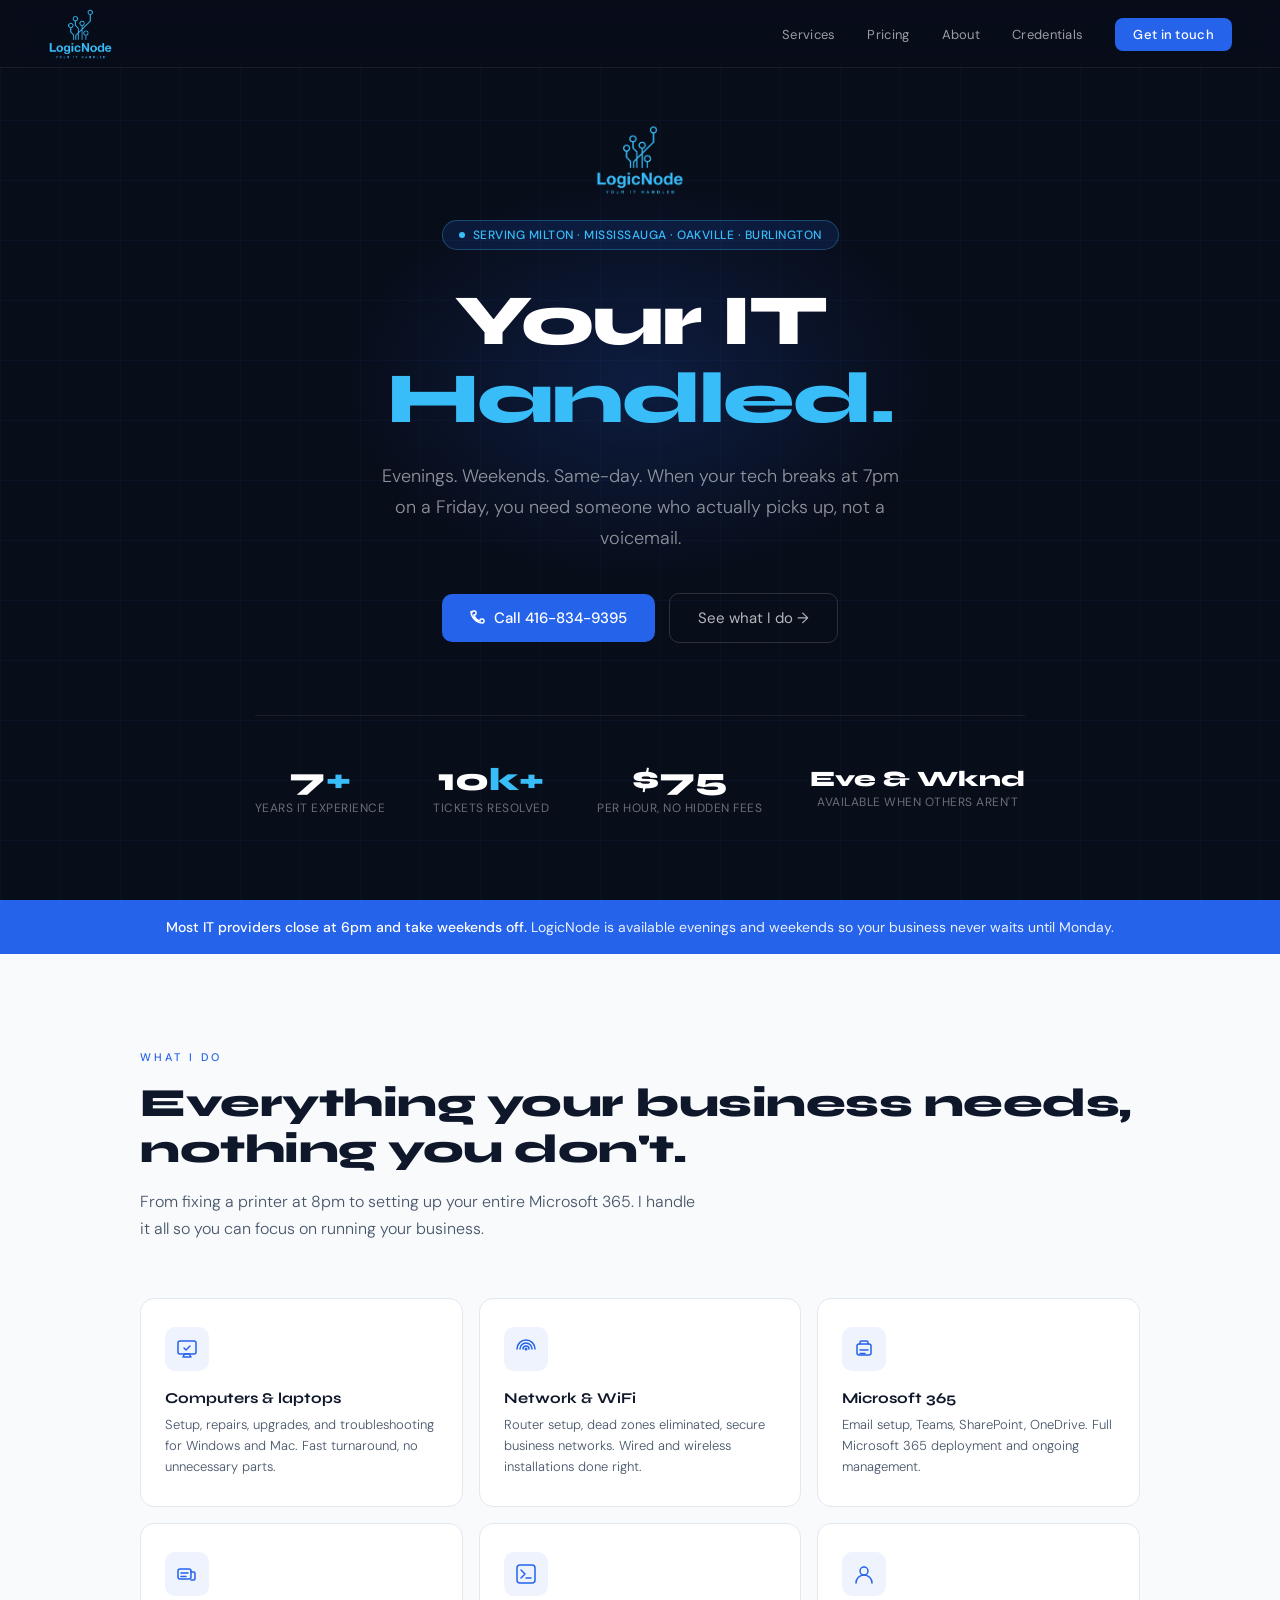
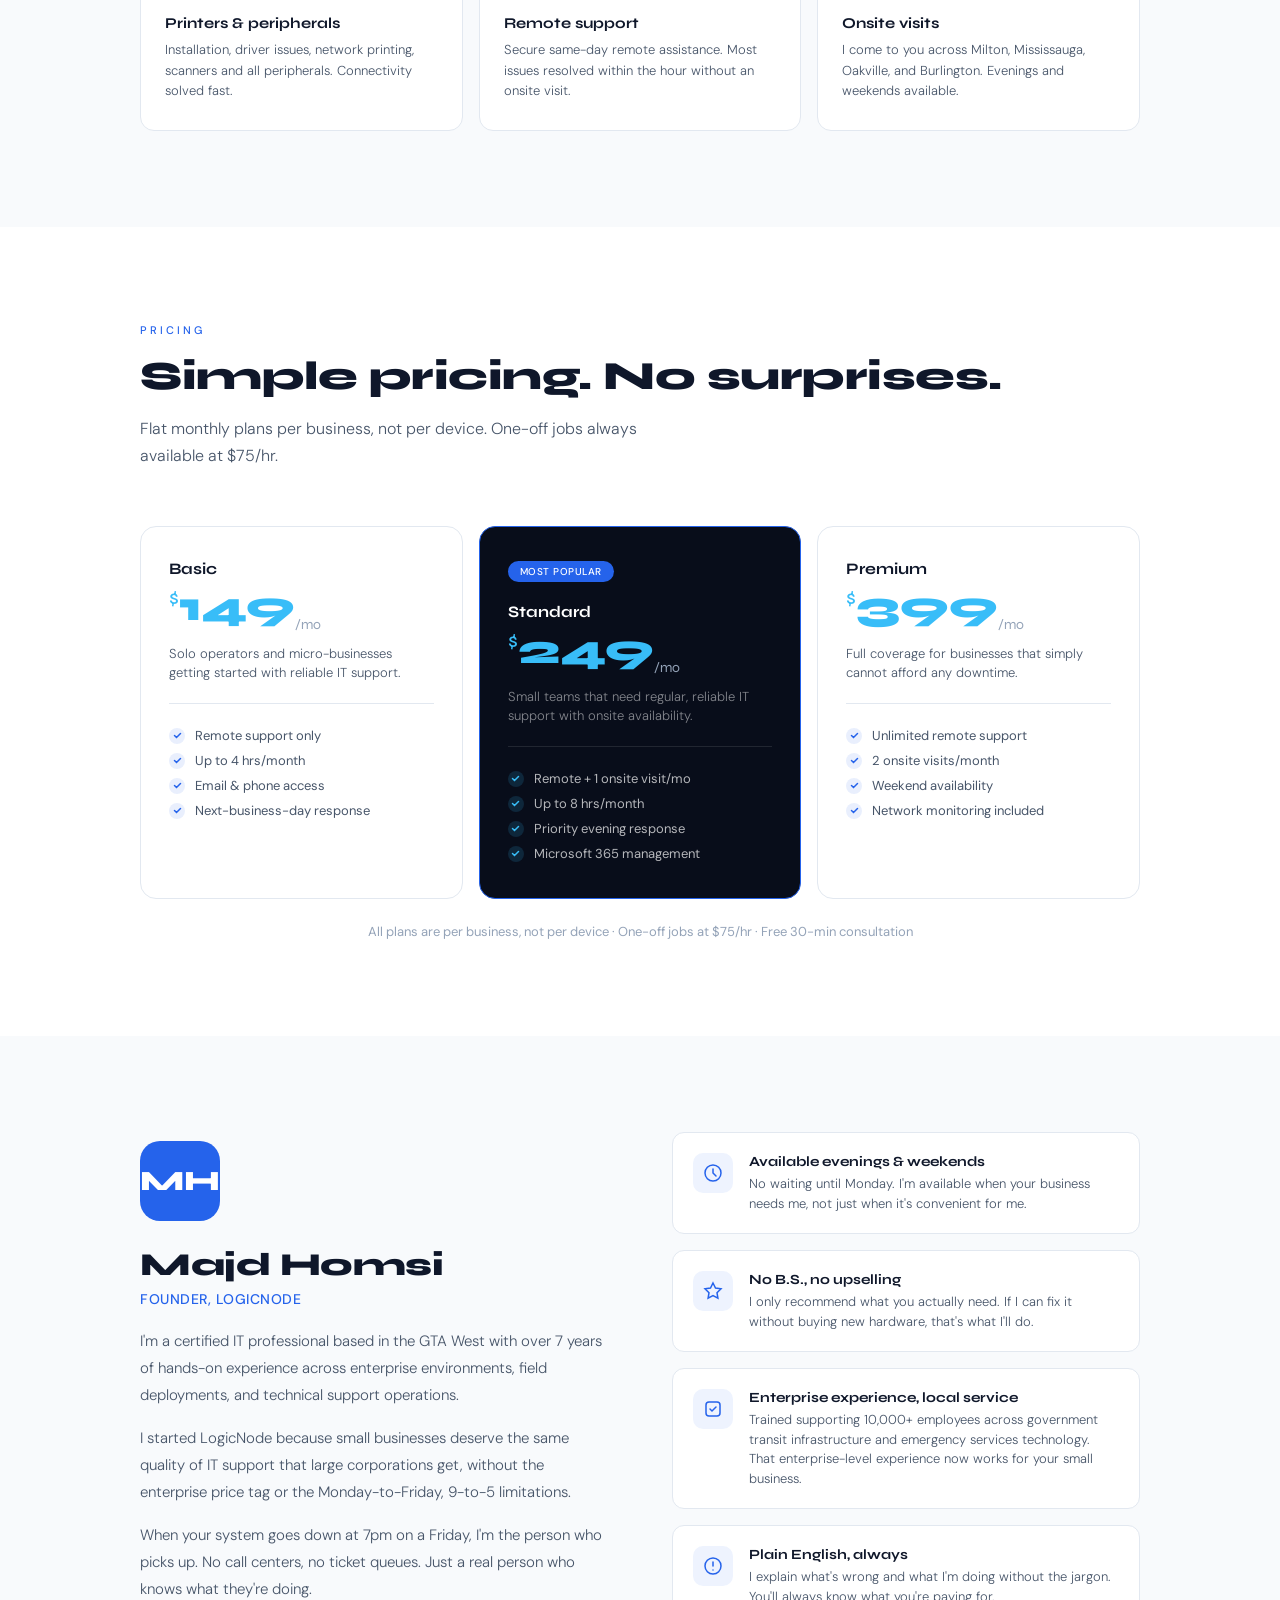
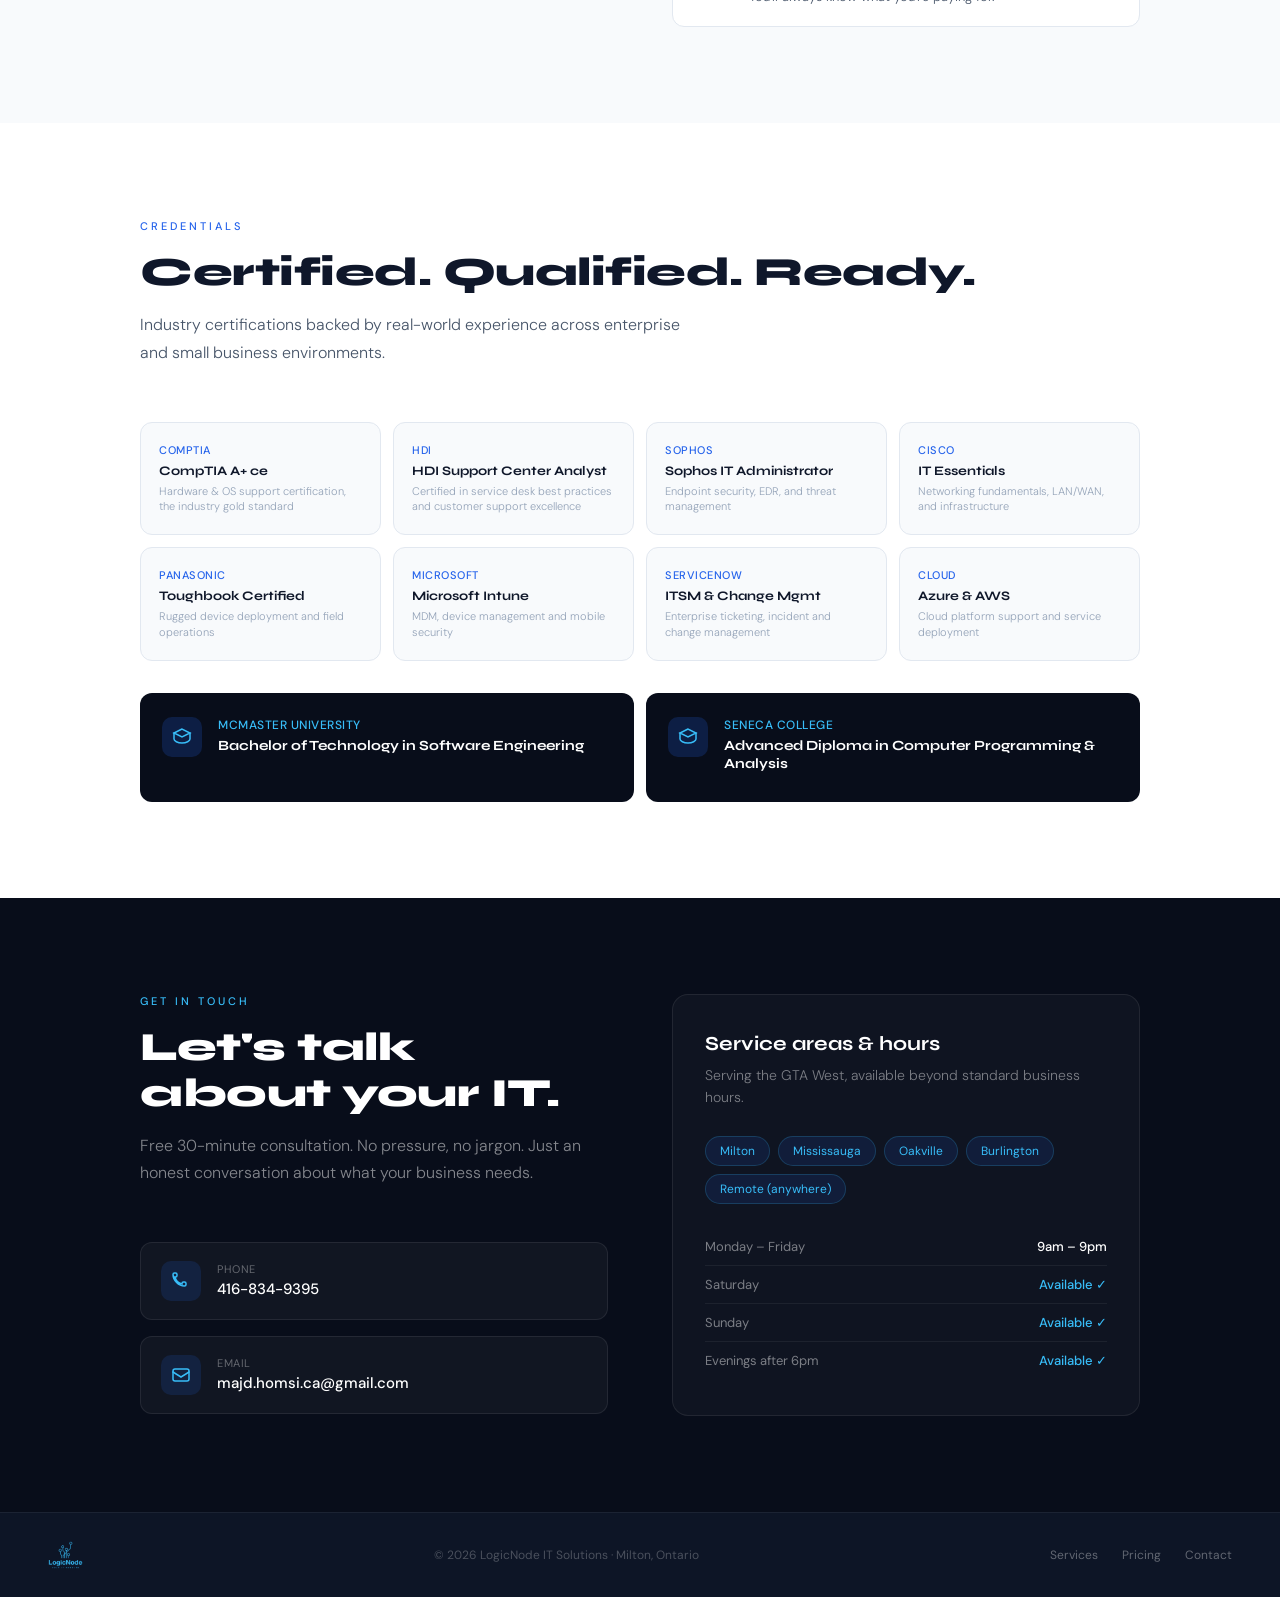
==== index.html @ bea74542 "Update copy and enterprise experience description" ====
<!DOCTYPE html>
<html lang="en">
<head>
<meta charset="UTF-8">
<meta name="viewport" content="width=device-width, initial-scale=1.0">
<title>LogicNode: IT Support for Small Business | Milton, Mississauga, Oakville, Burlington</title>
<link rel="preconnect" href="https://fonts.googleapis.com">
<link href="https://fonts.googleapis.com/css2?family=Syne:wght@400;700;800&family=DM+Sans:ital,wght@0,300;0,400;0,500;1,300&display=swap" rel="stylesheet">
<link rel="stylesheet" href="css/style.css">
<link rel="icon" type="image/svg+xml" href="/favicon.svg">
</head>
<body>

<!-- NAV -->
<nav>
  <a href="#" class="nav-logo">
    <img src="/noBgColor.png" alt="LogicNode" class="nav-logo-img">
  </a>
  <ul class="nav-links">
    <li><a href="#services">Services</a></li>
    <li><a href="#pricing">Pricing</a></li>
    <li><a href="#about">About</a></li>
    <li><a href="#credentials">Credentials</a></li>
    <li><a href="#contact" class="nav-cta">Get in touch</a></li>
  </ul>
</nav>

<!-- HERO -->
<section class="hero" id="home">
  <div class="hero-grid"></div>
  <div class="hero-glow"></div>
  <img src="/noBgColor.png" alt="LogicNode" class="hero-logo">
  <div class="hero-badge">
    <div class="hero-badge-dot"></div>
    Serving Milton · Mississauga · Oakville · Burlington
  </div>
  <h1>Your IT <span>Handled.</span></h1>
  <p>Evenings. Weekends. Same-day. When your tech breaks at 7pm on a Friday, you need someone who actually picks up, not a voicemail.</p>
  <div class="hero-actions">
    <a href="tel:4168349395" class="btn-primary">
      <svg width="16" height="16" viewBox="0 0 16 16" fill="none" stroke="currentColor" stroke-width="1.5" stroke-linecap="round">
        <path d="M2 2.5A1.5 1.5 0 013.5 1h1a1.5 1.5 0 011.5 1.5v1A1.5 1.5 0 014.5 5H4a8 8 0 006 6v-.5A1.5 1.5 0 0111.5 9h1A1.5 1.5 0 0114 10.5v1A1.5 1.5 0 0112.5 13C6.7 13 1 7.3 1 1.5"/>
      </svg>
      Call 416-834-9395
    </a>
    <a href="#services" class="btn-secondary">See what I do →</a>
  </div>
  <div class="hero-stats">
    <div class="hero-stat">
      <div class="hero-stat-num">7<span>+</span></div>
      <div class="hero-stat-label">Years IT experience</div>
    </div>
    <div class="hero-stat">
      <div class="hero-stat-num">10<span>k+</span></div>
      <div class="hero-stat-label">Tickets resolved</div>
    </div>
    <div class="hero-stat">
      <div class="hero-stat-num">$75</div>
      <div class="hero-stat-label">Per hour, no hidden fees</div>
    </div>
    <div class="hero-stat">
      <div class="hero-stat-num hero-stat-num--sm">Eve &amp; Wknd</div>
      <div class="hero-stat-label">Available when others aren't</div>
    </div>
  </div>
</section>

<!-- DIFFERENTIATOR BAND -->
<div class="diff-band">
  <p><strong>Most IT providers close at 6pm and take weekends off.</strong> LogicNode is available evenings and weekends so your business never waits until Monday.</p>
</div>

<!-- SERVICES -->
<section id="services">
  <div class="section-inner">
    <div class="section-label">What I do</div>
    <h2 class="section-title">Everything your business needs,<br>nothing you don't.</h2>
    <p class="section-sub">From fixing a printer at 8pm to setting up your entire Microsoft 365. I handle it all so you can focus on running your business.</p>
    <div class="services-grid">

      <div class="service-card">
        <div class="service-icon">
          <svg viewBox="0 0 22 22" fill="none" stroke="currentColor" stroke-width="1.5" stroke-linecap="round" stroke-linejoin="round">
            <rect x="2" y="3" width="18" height="13" rx="2"/>
            <path d="M7 19l1.5-3h5L15 19M8 19h6"/>
            <path d="M8 10l2 2 4-4"/>
          </svg>
        </div>
        <h3>Computers &amp; laptops</h3>
        <p>Setup, repairs, upgrades, and troubleshooting for Windows and Mac. Fast turnaround, no unnecessary parts.</p>
      </div>

      <div class="service-card">
        <div class="service-icon">
          <svg viewBox="0 0 22 22" fill="none" stroke="currentColor" stroke-width="1.5" stroke-linecap="round">
            <path d="M2 11c0-4.97 4.03-9 9-9s9 4.03 9 9"/>
            <path d="M5 11c0-3.31 2.69-6 6-6s6 2.69 6 6"/>
            <path d="M8 11c0-1.66 1.34-3 3-3s3 1.34 3 3"/>
            <circle cx="11" cy="11" r="1.5" fill="currentColor" stroke="none"/>
          </svg>
        </div>
        <h3>Network &amp; WiFi</h3>
        <p>Router setup, dead zones eliminated, secure business networks. Wired and wireless installations done right.</p>
      </div>

      <div class="service-card">
        <div class="service-icon">
          <svg viewBox="0 0 22 22" fill="none" stroke="currentColor" stroke-width="1.5" stroke-linecap="round">
            <rect x="4" y="6" width="14" height="11" rx="2"/>
            <path d="M7 6V4.5A1.5 1.5 0 018.5 3h5A1.5 1.5 0 0115 4.5V6"/>
            <path d="M7 12h8M7 15.5h5"/>
          </svg>
        </div>
        <h3>Microsoft 365</h3>
        <p>Email setup, Teams, SharePoint, OneDrive. Full Microsoft 365 deployment and ongoing management.</p>
      </div>

      <div class="service-card">
        <div class="service-icon">
          <svg viewBox="0 0 22 22" fill="none" stroke="currentColor" stroke-width="1.5" stroke-linecap="round">
            <rect x="2" y="6" width="13" height="10" rx="2"/>
            <path d="M15 9h2.5A1.5 1.5 0 0119 10.5v5a1.5 1.5 0 01-1.5 1.5H15"/>
            <path d="M5 10h7M5 13.5h5"/>
          </svg>
        </div>
        <h3>Printers &amp; peripherals</h3>
        <p>Installation, driver issues, network printing, scanners and all peripherals. Connectivity solved fast.</p>
      </div>

      <div class="service-card">
        <div class="service-icon">
          <svg viewBox="0 0 22 22" fill="none" stroke="currentColor" stroke-width="1.5" stroke-linecap="round" stroke-linejoin="round">
            <rect x="2" y="2" width="18" height="18" rx="3"/>
            <path d="M6 7l4 4-4 4M11 15h5"/>
          </svg>
        </div>
        <h3>Remote support</h3>
        <p>Secure same-day remote assistance. Most issues resolved within the hour without an onsite visit.</p>
      </div>

      <div class="service-card">
        <div class="service-icon">
          <svg viewBox="0 0 22 22" fill="none" stroke="currentColor" stroke-width="1.5" stroke-linecap="round">
            <circle cx="11" cy="8" r="4"/>
            <path d="M3 20c0-4.42 3.58-8 8-8s8 3.58 8 8"/>
          </svg>
        </div>
        <h3>Onsite visits</h3>
        <p>I come to you across Milton, Mississauga, Oakville, and Burlington. Evenings and weekends available.</p>
      </div>

    </div>
  </div>
</section>

<!-- PRICING -->
<section id="pricing" class="section--white">
  <div class="section-inner">
    <div class="section-label">Pricing</div>
    <h2 class="section-title">Simple pricing. No surprises.</h2>
    <p class="section-sub">Flat monthly plans per business, not per device. One-off jobs always available at $75/hr.</p>
    <div class="pricing-grid">

      <div class="pricing-card">
        <div class="pricing-name">Basic</div>
        <div class="pricing-price"><sup>$</sup>149<sub>/mo</sub></div>
        <p class="pricing-desc">Solo operators and micro-businesses getting started with reliable IT support.</p>
        <div class="pricing-divider"></div>
        <div class="pricing-feature"><div class="pricing-check"><svg viewBox="0 0 9 9" fill="none" stroke="currentColor" stroke-width="1.5" stroke-linecap="round"><path d="M1.5 4.5l2 2 4-4"/></svg></div>Remote support only</div>
        <div class="pricing-feature"><div class="pricing-check"><svg viewBox="0 0 9 9" fill="none" stroke="currentColor" stroke-width="1.5" stroke-linecap="round"><path d="M1.5 4.5l2 2 4-4"/></svg></div>Up to 4 hrs/month</div>
        <div class="pricing-feature"><div class="pricing-check"><svg viewBox="0 0 9 9" fill="none" stroke="currentColor" stroke-width="1.5" stroke-linecap="round"><path d="M1.5 4.5l2 2 4-4"/></svg></div>Email &amp; phone access</div>
        <div class="pricing-feature"><div class="pricing-check"><svg viewBox="0 0 9 9" fill="none" stroke="currentColor" stroke-width="1.5" stroke-linecap="round"><path d="M1.5 4.5l2 2 4-4"/></svg></div>Next-business-day response</div>
      </div>

      <div class="pricing-card pricing-card--featured">
        <div class="pricing-badge">Most popular</div>
        <div class="pricing-name">Standard</div>
        <div class="pricing-price"><sup>$</sup>249<sub>/mo</sub></div>
        <p class="pricing-desc">Small teams that need regular, reliable IT support with onsite availability.</p>
        <div class="pricing-divider"></div>
        <div class="pricing-feature"><div class="pricing-check"><svg viewBox="0 0 9 9" fill="none" stroke="currentColor" stroke-width="1.5" stroke-linecap="round"><path d="M1.5 4.5l2 2 4-4"/></svg></div>Remote + 1 onsite visit/mo</div>
        <div class="pricing-feature"><div class="pricing-check"><svg viewBox="0 0 9 9" fill="none" stroke="currentColor" stroke-width="1.5" stroke-linecap="round"><path d="M1.5 4.5l2 2 4-4"/></svg></div>Up to 8 hrs/month</div>
        <div class="pricing-feature"><div class="pricing-check"><svg viewBox="0 0 9 9" fill="none" stroke="currentColor" stroke-width="1.5" stroke-linecap="round"><path d="M1.5 4.5l2 2 4-4"/></svg></div>Priority evening response</div>
        <div class="pricing-feature"><div class="pricing-check"><svg viewBox="0 0 9 9" fill="none" stroke="currentColor" stroke-width="1.5" stroke-linecap="round"><path d="M1.5 4.5l2 2 4-4"/></svg></div>Microsoft 365 management</div>
      </div>

      <div class="pricing-card">
        <div class="pricing-name">Premium</div>
        <div class="pricing-price"><sup>$</sup>399<sub>/mo</sub></div>
        <p class="pricing-desc">Full coverage for businesses that simply cannot afford any downtime.</p>
        <div class="pricing-divider"></div>
        <div class="pricing-feature"><div class="pricing-check"><svg viewBox="0 0 9 9" fill="none" stroke="currentColor" stroke-width="1.5" stroke-linecap="round"><path d="M1.5 4.5l2 2 4-4"/></svg></div>Unlimited remote support</div>
        <div class="pricing-feature"><div class="pricing-check"><svg viewBox="0 0 9 9" fill="none" stroke="currentColor" stroke-width="1.5" stroke-linecap="round"><path d="M1.5 4.5l2 2 4-4"/></svg></div>2 onsite visits/month</div>
        <div class="pricing-feature"><div class="pricing-check"><svg viewBox="0 0 9 9" fill="none" stroke="currentColor" stroke-width="1.5" stroke-linecap="round"><path d="M1.5 4.5l2 2 4-4"/></svg></div>Weekend availability</div>
        <div class="pricing-feature"><div class="pricing-check"><svg viewBox="0 0 9 9" fill="none" stroke="currentColor" stroke-width="1.5" stroke-linecap="round"><path d="M1.5 4.5l2 2 4-4"/></svg></div>Network monitoring included</div>
      </div>

    </div>
    <p class="pricing-note">All plans are per business, not per device · One-off jobs at $75/hr · Free 30-min consultation</p>
  </div>
</section>

<!-- ABOUT -->
<section id="about">
  <div class="section-inner">
    <div class="about-grid">
      <div class="about-text">
        <div class="about-avatar">MH</div>
        <h2 class="about-name">Majd Homsi</h2>
        <div class="about-role">Founder, LogicNode</div>
        <p>I'm a certified IT professional based in the GTA West with over 7 years of hands-on experience across enterprise environments, field deployments, and technical support operations.</p>
        <p>I started LogicNode because small businesses deserve the same quality of IT support that large corporations get, without the enterprise price tag or the Monday-to-Friday, 9-to-5 limitations.</p>
        <p>When your system goes down at 7pm on a Friday, I'm the person who picks up. No call centers, no ticket queues. Just a real person who knows what they're doing.</p>
      </div>
      <div class="about-highlights">
        <div class="about-highlight">
          <div class="highlight-icon">
            <svg viewBox="0 0 20 20" fill="none" stroke="currentColor" stroke-width="1.5" stroke-linecap="round">
              <circle cx="10" cy="10" r="8"/>
              <path d="M10 6v4l3 3"/>
            </svg>
          </div>
          <div>
            <h4>Available evenings &amp; weekends</h4>
            <p>No waiting until Monday. I'm available when your business needs me, not just when it's convenient for me.</p>
          </div>
        </div>
        <div class="about-highlight">
          <div class="highlight-icon">
            <svg viewBox="0 0 20 20" fill="none" stroke="currentColor" stroke-width="1.5" stroke-linecap="round">
              <path d="M10 2l2.5 5 5.5.8-4 3.9.9 5.5L10 14.5l-4.9 2.7.9-5.5L2 7.8l5.5-.8z"/>
            </svg>
          </div>
          <div>
            <h4>No B.S., no upselling</h4>
            <p>I only recommend what you actually need. If I can fix it without buying new hardware, that's what I'll do.</p>
          </div>
        </div>
        <div class="about-highlight">
          <div class="highlight-icon">
            <svg viewBox="0 0 20 20" fill="none" stroke="currentColor" stroke-width="1.5" stroke-linecap="round">
              <rect x="3" y="3" width="14" height="14" rx="3"/>
              <path d="M7 10l2 2 4-4"/>
            </svg>
          </div>
          <div>
            <h4>Enterprise experience, local service</h4>
            <p>Trained supporting 10,000+ employees across government transit infrastructure and emergency services technology. That enterprise-level experience now works for your small business.</p>
          </div>
        </div>
        <div class="about-highlight">
          <div class="highlight-icon">
            <svg viewBox="0 0 20 20" fill="none" stroke="currentColor" stroke-width="1.5" stroke-linecap="round">
              <path d="M10 18c-4.42 0-8-3.58-8-8s3.58-8 8-8 8 3.58 8 8-3.58 8-8 8z"/>
              <path d="M10 6v4M10 14h.01"/>
            </svg>
          </div>
          <div>
            <h4>Plain English, always</h4>
            <p>I explain what's wrong and what I'm doing without the jargon. You'll always know what you're paying for.</p>
          </div>
        </div>
      </div>
    </div>
  </div>
</section>

<!-- CREDENTIALS -->
<section id="credentials" class="section--white">
  <div class="section-inner">
    <div class="section-label">Credentials</div>
    <h2 class="section-title">Certified. Qualified. Ready.</h2>
    <p class="section-sub">Industry certifications backed by real-world experience across enterprise and small business environments.</p>
    <div class="creds-grid">
      <div class="cred-card">
        <div class="cred-issuer">CompTIA</div>
        <div class="cred-name">CompTIA A+ ce</div>
        <div class="cred-desc">Hardware &amp; OS support certification, the industry gold standard</div>
      </div>
      <div class="cred-card">
        <div class="cred-issuer">HDI</div>
        <div class="cred-name">HDI Support Center Analyst</div>
        <div class="cred-desc">Certified in service desk best practices and customer support excellence</div>
      </div>
      <div class="cred-card">
        <div class="cred-issuer">Sophos</div>
        <div class="cred-name">Sophos IT Administrator</div>
        <div class="cred-desc">Endpoint security, EDR, and threat management</div>
      </div>
      <div class="cred-card">
        <div class="cred-issuer">Cisco</div>
        <div class="cred-name">IT Essentials</div>
        <div class="cred-desc">Networking fundamentals, LAN/WAN, and infrastructure</div>
      </div>
      <div class="cred-card">
        <div class="cred-issuer">Panasonic</div>
        <div class="cred-name">Toughbook Certified</div>
        <div class="cred-desc">Rugged device deployment and field operations</div>
      </div>
      <div class="cred-card">
        <div class="cred-issuer">Microsoft</div>
        <div class="cred-name">Microsoft Intune</div>
        <div class="cred-desc">MDM, device management and mobile security</div>
      </div>
      <div class="cred-card">
        <div class="cred-issuer">ServiceNow</div>
        <div class="cred-name">ITSM &amp; Change Mgmt</div>
        <div class="cred-desc">Enterprise ticketing, incident and change management</div>
      </div>
      <div class="cred-card">
        <div class="cred-issuer">Cloud</div>
        <div class="cred-name">Azure &amp; AWS</div>
        <div class="cred-desc">Cloud platform support and service deployment</div>
      </div>
    </div>
    <div class="edu-grid">
      <div class="edu-card">
        <div class="edu-icon">
          <svg viewBox="0 0 20 20" fill="none" stroke="currentColor" stroke-width="1.5" stroke-linecap="round">
            <path d="M10 2L2 6l8 4 8-4-8-4z"/>
            <path d="M2 6v6c0 2 3.58 4 8 4s8-2 8-4V6"/>
          </svg>
        </div>
        <div>
          <div class="edu-school">McMaster University</div>
          <div class="edu-degree">Bachelor of Technology in Software Engineering</div>
        </div>
      </div>
      <div class="edu-card">
        <div class="edu-icon">
          <svg viewBox="0 0 20 20" fill="none" stroke="currentColor" stroke-width="1.5" stroke-linecap="round">
            <path d="M10 2L2 6l8 4 8-4-8-4z"/>
            <path d="M2 6v6c0 2 3.58 4 8 4s8-2 8-4V6"/>
          </svg>
        </div>
        <div>
          <div class="edu-school">Seneca College</div>
          <div class="edu-degree">Advanced Diploma in Computer Programming &amp; Analysis</div>
        </div>
      </div>
    </div>
  </div>
</section>

<!-- CONTACT -->
<section id="contact" class="section--dark">
  <div class="section-inner">
    <div class="contact-grid">
      <div>
        <div class="section-label">Get in touch</div>
        <h2 class="section-title">Let's talk about your IT.</h2>
        <p class="section-sub">Free 30-minute consultation. No pressure, no jargon. Just an honest conversation about what your business needs.</p>
        <div class="contact-items">
          <a href="tel:4168349395" class="contact-item">
            <div class="contact-item-icon">
              <svg viewBox="0 0 20 20" fill="none" stroke="currentColor" stroke-width="1.5" stroke-linecap="round">
                <path d="M2 3.5A1.5 1.5 0 013.5 2h1A1.5 1.5 0 016 3.5v1A1.5 1.5 0 014.5 6H4a9 9 0 007 7v-.5A1.5 1.5 0 0112.5 11h1A1.5 1.5 0 0115 12.5v1A1.5 1.5 0 0113.5 15C7.7 15 2 9.3 2 3.5z"/>
              </svg>
            </div>
            <div>
              <div class="contact-item-label">Phone</div>
              <div class="contact-item-value">416-834-9395</div>
            </div>
          </a>
          <a href="mailto:majd.homsi.ca@gmail.com" class="contact-item">
            <div class="contact-item-icon">
              <svg viewBox="0 0 20 20" fill="none" stroke="currentColor" stroke-width="1.5" stroke-linecap="round">
                <rect x="2" y="4" width="16" height="12" rx="2"/>
                <path d="M2 7l8 5 8-5"/>
              </svg>
            </div>
            <div>
              <div class="contact-item-label">Email</div>
              <div class="contact-item-value">majd.homsi.ca@gmail.com</div>
            </div>
          </a>
        </div>
      </div>
      <div class="contact-card">
        <h3>Service areas &amp; hours</h3>
        <p>Serving the GTA West, available beyond standard business hours.</p>
        <div class="areas-grid">
          <div class="area-pill">Milton</div>
          <div class="area-pill">Mississauga</div>
          <div class="area-pill">Oakville</div>
          <div class="area-pill">Burlington</div>
          <div class="area-pill">Remote (anywhere)</div>
        </div>
        <div class="hours-row">
          <span class="hours-day">Monday – Friday</span>
          <span class="hours-time">9am – 9pm</span>
        </div>
        <div class="hours-row">
          <span class="hours-day">Saturday</span>
          <span class="hours-time hours-time--highlight">Available ✓</span>
        </div>
        <div class="hours-row">
          <span class="hours-day">Sunday</span>
          <span class="hours-time hours-time--highlight">Available ✓</span>
        </div>
        <div class="hours-row">
          <span class="hours-day">Evenings after 6pm</span>
          <span class="hours-time hours-time--highlight">Available ✓</span>
        </div>
      </div>
    </div>
  </div>
</section>

<!-- FOOTER -->
<footer>
  <div class="footer-logo"><img src="/noBgColor.png" alt="LogicNode" class="footer-logo-img"></div>
  <p>© 2026 LogicNode IT Solutions · Milton, Ontario</p>
  <div class="footer-links">
    <a href="#services">Services</a>
    <a href="#pricing">Pricing</a>
    <a href="#contact">Contact</a>
  </div>
</footer>

<script src="js/main.js"></script>
</body>
</html>
---- css/style.css ----
/* ============================================
   LOGICNODE — Main Stylesheet
   logicnode.ca
   ============================================ */

/* --- VARIABLES --- */
:root {
  --blue: #2563eb;
  --blue-light: #38bdf8;
  --blue-mid: #1d4ed8;
  --dark: #080d1a;
  --dark-2: #0d1526;
  --dark-3: #111827;
  --white: #ffffff;
  --gray-1: #f8fafc;
  --gray-2: #f1f5f9;
  --gray-3: #e2e8f0;
  --gray-4: #94a3b8;
  --gray-5: #64748b;
  --gray-6: #334155;
  --text-dark: #0f172a;
  --text-mid: #475569;
}

/* --- RESET & BASE --- */
* {
  margin: 0;
  padding: 0;
  box-sizing: border-box;
}

html {
  scroll-behavior: smooth;
}

body {
  font-family: 'DM Sans', sans-serif;
  color: var(--text-dark);
  background: var(--white);
  overflow-x: hidden;
}

/* ============================================
   NAV
   ============================================ */
nav {
  position: fixed;
  top: 0;
  left: 0;
  right: 0;
  z-index: 100;
  padding: 0 48px;
  height: 68px;
  display: flex;
  align-items: center;
  justify-content: space-between;
  background: rgba(8, 13, 26, 0.92);
  backdrop-filter: blur(12px);
  border-bottom: 0.5px solid rgba(255, 255, 255, 0.07);
}

.nav-logo {
  display: flex;
  align-items: center;
  gap: 10px;
  text-decoration: none;
}

.nav-logo-img {
  height: 52px;
  width: auto;
  display: block;
}

.nav-logo-mark {
  width: 34px;
  height: 34px;
  background: var(--blue);
  border-radius: 8px;
  display: flex;
  align-items: center;
  justify-content: center;
}

.nav-logo-text {
  font-family: 'Syne', sans-serif;
  font-size: 18px;
  font-weight: 800;
  color: var(--white);
  letter-spacing: -0.3px;
}

.nav-logo-text span {
  color: var(--blue-light);
}

.nav-links {
  display: flex;
  align-items: center;
  gap: 32px;
  list-style: none;
}

.nav-links a {
  font-size: 13px;
  font-weight: 400;
  color: rgba(255, 255, 255, 0.6);
  text-decoration: none;
  transition: color 0.2s;
  letter-spacing: 0.3px;
}

.nav-links a:hover {
  color: var(--white);
}

.nav-cta {
  background: var(--blue) !important;
  color: var(--white) !important;
  padding: 8px 18px !important;
  border-radius: 8px !important;
  font-weight: 500 !important;
  transition: background 0.2s !important;
}

.nav-cta:hover {
  background: var(--blue-mid) !important;
}

/* ============================================
   HERO
   ============================================ */
.hero {
  min-height: 100vh;
  background: var(--dark);
  display: flex;
  flex-direction: column;
  align-items: center;
  justify-content: center;
  text-align: center;
  padding: 120px 48px 80px;
  position: relative;
  overflow: hidden;
}

.hero-grid {
  position: absolute;
  inset: 0;
  background-image:
    linear-gradient(rgba(37, 99, 235, 0.06) 1px, transparent 1px),
    linear-gradient(90deg, rgba(37, 99, 235, 0.06) 1px, transparent 1px);
  background-size: 60px 60px;
}

.hero-glow {
  position: absolute;
  top: 20%;
  left: 50%;
  transform: translateX(-50%);
  width: 600px;
  height: 400px;
  background: radial-gradient(ellipse, rgba(37, 99, 235, 0.18) 0%, transparent 70%);
  pointer-events: none;
}

.hero-logo {
  height: 72px;
  width: auto;
  margin-bottom: 24px;
  display: block;
}

.hero-badge {
  display: inline-flex;
  align-items: center;
  gap: 8px;
  background: rgba(37, 99, 235, 0.15);
  border: 0.5px solid rgba(56, 189, 248, 0.3);
  border-radius: 100px;
  padding: 6px 16px;
  font-size: 12px;
  color: var(--blue-light);
  font-weight: 500;
  letter-spacing: 0.5px;
  text-transform: uppercase;
  margin-bottom: 32px;
  position: relative;
  animation: fadeUp 0.6s ease both;
}

.hero-badge-dot {
  width: 6px;
  height: 6px;
  background: var(--blue-light);
  border-radius: 50%;
  animation: pulse 2s infinite;
}

.hero h1 {
  font-family: 'Syne', sans-serif;
  font-size: clamp(42px, 6vw, 72px);
  font-weight: 800;
  color: var(--white);
  line-height: 1.08;
  letter-spacing: -2px;
  max-width: 800px;
  margin-bottom: 24px;
  position: relative;
  animation: fadeUp 0.6s 0.1s ease both;
}

.hero h1 span {
  color: var(--blue-light);
}

.hero p {
  font-size: 18px;
  color: rgba(255, 255, 255, 0.55);
  max-width: 520px;
  line-height: 1.7;
  font-weight: 300;
  margin-bottom: 40px;
  position: relative;
  animation: fadeUp 0.6s 0.2s ease both;
}

.hero-actions {
  display: flex;
  gap: 14px;
  align-items: center;
  justify-content: center;
  position: relative;
  animation: fadeUp 0.6s 0.3s ease both;
  flex-wrap: wrap;
}

.hero-stats {
  display: flex;
  gap: 48px;
  margin-top: 72px;
  position: relative;
  animation: fadeUp 0.6s 0.4s ease both;
  padding-top: 48px;
  border-top: 0.5px solid rgba(255, 255, 255, 0.07);
  flex-wrap: wrap;
  justify-content: center;
}

.hero-stat-num {
  font-family: 'Syne', sans-serif;
  font-size: 32px;
  font-weight: 800;
  color: var(--white);
  line-height: 1;
  margin-bottom: 4px;
}

.hero-stat-num span {
  color: var(--blue-light);
}

.hero-stat-num--sm {
  font-size: 22px;
  padding-top: 4px;
}

.hero-stat-label {
  font-size: 12px;
  color: rgba(255, 255, 255, 0.4);
  letter-spacing: 0.5px;
  text-transform: uppercase;
}

/* ============================================
   BUTTONS
   ============================================ */
.btn-primary {
  background: var(--blue);
  color: var(--white);
  padding: 14px 28px;
  border-radius: 10px;
  font-size: 15px;
  font-weight: 500;
  text-decoration: none;
  transition: background 0.2s, transform 0.15s;
  display: inline-flex;
  align-items: center;
  gap: 8px;
}

.btn-primary:hover {
  background: var(--blue-mid);
  transform: translateY(-1px);
}

.btn-secondary {
  background: transparent;
  color: rgba(255, 255, 255, 0.7);
  padding: 14px 28px;
  border-radius: 10px;
  font-size: 15px;
  font-weight: 400;
  text-decoration: none;
  border: 0.5px solid rgba(255, 255, 255, 0.15);
  transition: border-color 0.2s, color 0.2s;
}

.btn-secondary:hover {
  border-color: rgba(255, 255, 255, 0.35);
  color: var(--white);
}

/* ============================================
   DIFFERENTIATOR BAND
   ============================================ */
.diff-band {
  background: var(--blue);
  padding: 18px 48px;
  display: flex;
  align-items: center;
  justify-content: center;
  gap: 12px;
}

.diff-band p {
  font-size: 14px;
  color: rgba(255, 255, 255, 0.9);
  font-weight: 400;
  text-align: center;
}

.diff-band strong {
  color: var(--white);
  font-weight: 500;
}

/* ============================================
   SECTIONS — SHARED
   ============================================ */
section {
  padding: 96px 48px;
}

.section--white {
  background: var(--white);
}

.section--dark {
  background: var(--dark);
}

.section-inner {
  max-width: 1000px;
  margin: 0 auto;
}

.section-label {
  font-size: 11px;
  font-weight: 500;
  letter-spacing: 3px;
  text-transform: uppercase;
  color: var(--blue);
  margin-bottom: 16px;
}

.section-title {
  font-family: 'Syne', sans-serif;
  font-size: clamp(28px, 3.5vw, 40px);
  font-weight: 800;
  color: var(--text-dark);
  line-height: 1.15;
  letter-spacing: -0.5px;
  margin-bottom: 16px;
}

.section-sub {
  font-size: 16px;
  color: var(--text-mid);
  line-height: 1.7;
  font-weight: 300;
  max-width: 560px;
  margin-bottom: 56px;
}

/* ============================================
   SERVICES
   ============================================ */
#services {
  background: var(--gray-1);
}

.services-grid {
  display: grid;
  grid-template-columns: repeat(3, 1fr);
  gap: 16px;
}

.service-card {
  background: var(--white);
  border: 0.5px solid var(--gray-3);
  border-radius: 14px;
  padding: 28px 24px;
  transition: border-color 0.2s, transform 0.2s;
}

.service-card:hover {
  border-color: rgba(37, 99, 235, 0.3);
  transform: translateY(-2px);
}

.service-icon {
  width: 44px;
  height: 44px;
  background: rgba(37, 99, 235, 0.08);
  border-radius: 10px;
  display: flex;
  align-items: center;
  justify-content: center;
  margin-bottom: 18px;
}

.service-icon svg {
  width: 22px;
  height: 22px;
  color: var(--blue);
}

.service-card h3 {
  font-family: 'Syne', sans-serif;
  font-size: 15px;
  font-weight: 700;
  color: var(--text-dark);
  margin-bottom: 8px;
}

.service-card p {
  font-size: 13px;
  color: var(--text-mid);
  line-height: 1.6;
  font-weight: 300;
}

/* ============================================
   PRICING
   ============================================ */
.pricing-grid {
  display: grid;
  grid-template-columns: repeat(3, 1fr);
  gap: 16px;
}

.pricing-card {
  border: 0.5px solid var(--gray-3);
  border-radius: 16px;
  padding: 32px 28px;
  position: relative;
  background: var(--white);
  transition: transform 0.2s;
}

.pricing-card:hover {
  transform: translateY(-2px);
}

.pricing-card--featured {
  background: var(--dark);
  border-color: var(--blue);
}

.pricing-badge {
  display: inline-block;
  background: var(--blue);
  color: var(--white);
  font-size: 10px;
  font-weight: 500;
  padding: 4px 12px;
  border-radius: 100px;
  letter-spacing: 0.5px;
  text-transform: uppercase;
  margin-bottom: 20px;
}

.pricing-name {
  font-family: 'Syne', sans-serif;
  font-size: 16px;
  font-weight: 700;
  margin-bottom: 8px;
  color: var(--text-dark);
}

.pricing-card--featured .pricing-name {
  color: var(--white);
}

.pricing-price {
  font-family: 'Syne', sans-serif;
  font-size: 42px;
  font-weight: 800;
  line-height: 1;
  margin-bottom: 4px;
  color: var(--blue-light);
}

.pricing-price sup {
  font-size: 20px;
  font-weight: 500;
  vertical-align: super;
}

.pricing-price sub {
  font-size: 14px;
  font-weight: 400;
  color: var(--gray-4);
}

.pricing-desc {
  font-size: 13px;
  line-height: 1.5;
  margin: 12px 0 20px;
  font-weight: 300;
  color: var(--text-mid);
}

.pricing-card--featured .pricing-desc {
  color: rgba(255, 255, 255, 0.5);
}

.pricing-divider {
  height: 0.5px;
  background: var(--gray-3);
  margin-bottom: 20px;
}

.pricing-card--featured .pricing-divider {
  background: rgba(255, 255, 255, 0.1);
}

.pricing-feature {
  display: flex;
  align-items: center;
  gap: 10px;
  font-size: 13px;
  padding: 4px 0;
  font-weight: 400;
  color: var(--text-mid);
}

.pricing-card--featured .pricing-feature {
  color: rgba(255, 255, 255, 0.7);
}

.pricing-check {
  width: 16px;
  height: 16px;
  background: rgba(37, 99, 235, 0.1);
  border-radius: 50%;
  display: flex;
  align-items: center;
  justify-content: center;
  flex-shrink: 0;
}

.pricing-card--featured .pricing-check {
  background: rgba(56, 189, 248, 0.15);
}

.pricing-check svg {
  width: 9px;
  height: 9px;
  color: var(--blue);
}

.pricing-card--featured .pricing-check svg {
  color: var(--blue-light);
}

.pricing-note {
  text-align: center;
  font-size: 13px;
  color: var(--gray-4);
  margin-top: 24px;
}

/* ============================================
   ABOUT
   ============================================ */
#about {
  background: var(--gray-1);
}

.about-grid {
  display: grid;
  grid-template-columns: 1fr 1fr;
  gap: 64px;
  align-items: center;
}

.about-avatar {
  width: 80px;
  height: 80px;
  background: var(--blue);
  border-radius: 20px;
  display: flex;
  align-items: center;
  justify-content: center;
  margin-bottom: 24px;
  font-family: 'Syne', sans-serif;
  font-size: 28px;
  font-weight: 800;
  color: var(--white);
}

.about-name {
  font-family: 'Syne', sans-serif;
  font-size: 32px;
  font-weight: 800;
  color: var(--text-dark);
  letter-spacing: -0.5px;
  margin-bottom: 6px;
}

.about-role {
  font-size: 14px;
  color: var(--blue);
  font-weight: 500;
  margin-bottom: 20px;
  letter-spacing: 0.5px;
  text-transform: uppercase;
}

.about-text p {
  font-size: 15px;
  color: var(--text-mid);
  line-height: 1.8;
  font-weight: 300;
  margin-bottom: 16px;
}

.about-highlights {
  display: flex;
  flex-direction: column;
  gap: 16px;
}

.about-highlight {
  background: var(--white);
  border: 0.5px solid var(--gray-3);
  border-radius: 12px;
  padding: 20px;
  display: flex;
  align-items: flex-start;
  gap: 16px;
  transition: border-color 0.2s;
}

.about-highlight:hover {
  border-color: rgba(37, 99, 235, 0.2);
}

.highlight-icon {
  width: 40px;
  height: 40px;
  background: rgba(37, 99, 235, 0.08);
  border-radius: 10px;
  display: flex;
  align-items: center;
  justify-content: center;
  flex-shrink: 0;
}

.highlight-icon svg {
  width: 20px;
  height: 20px;
  color: var(--blue);
}

.about-highlight h4 {
  font-family: 'Syne', sans-serif;
  font-size: 14px;
  font-weight: 700;
  color: var(--text-dark);
  margin-bottom: 4px;
}

.about-highlight p {
  font-size: 13px;
  color: var(--text-mid);
  line-height: 1.5;
  font-weight: 300;
  margin: 0;
}

/* ============================================
   CREDENTIALS
   ============================================ */
.creds-grid {
  display: grid;
  grid-template-columns: repeat(4, 1fr);
  gap: 12px;
  margin-bottom: 32px;
}

.cred-card {
  background: var(--gray-1);
  border: 0.5px solid var(--gray-3);
  border-radius: 12px;
  padding: 20px 18px;
  transition: border-color 0.2s;
}

.cred-card:hover {
  border-color: rgba(37, 99, 235, 0.3);
}

.cred-name {
  font-family: 'Syne', sans-serif;
  font-size: 13px;
  font-weight: 700;
  color: var(--text-dark);
  margin-bottom: 4px;
  line-height: 1.3;
}

.cred-issuer {
  font-size: 11px;
  color: var(--blue);
  font-weight: 500;
  text-transform: uppercase;
  letter-spacing: 0.5px;
  margin-bottom: 6px;
}

.cred-desc {
  font-size: 11px;
  color: var(--gray-4);
  line-height: 1.4;
  font-weight: 300;
}

.edu-grid {
  display: grid;
  grid-template-columns: repeat(2, 1fr);
  gap: 12px;
}

.edu-card {
  background: var(--dark);
  border-radius: 12px;
  padding: 24px 22px;
  display: flex;
  align-items: flex-start;
  gap: 16px;
}

.edu-icon {
  width: 40px;
  height: 40px;
  background: rgba(37, 99, 235, 0.2);
  border-radius: 10px;
  display: flex;
  align-items: center;
  justify-content: center;
  flex-shrink: 0;
}

.edu-icon svg {
  width: 20px;
  height: 20px;
  color: var(--blue-light);
}

.edu-degree {
  font-family: 'Syne', sans-serif;
  font-size: 14px;
  font-weight: 700;
  color: var(--white);
  margin-bottom: 4px;
  line-height: 1.3;
}

.edu-school {
  font-size: 12px;
  color: var(--blue-light);
  font-weight: 500;
  text-transform: uppercase;
  letter-spacing: 0.5px;
  margin-bottom: 4px;
}

.edu-detail {
  font-size: 12px;
  color: rgba(255, 255, 255, 0.4);
  font-weight: 300;
}

/* ============================================
   CONTACT
   ============================================ */
#contact .section-title {
  color: var(--white);
}

#contact .section-label {
  color: var(--blue-light);
}

#contact .section-sub {
  color: rgba(255, 255, 255, 0.5);
}

.contact-grid {
  display: grid;
  grid-template-columns: 1fr 1fr;
  gap: 64px;
  align-items: start;
}

.contact-items {
  display: flex;
  flex-direction: column;
  gap: 16px;
  margin-top: 8px;
}

.contact-item {
  display: flex;
  align-items: center;
  gap: 16px;
  background: rgba(255, 255, 255, 0.04);
  border: 0.5px solid rgba(255, 255, 255, 0.08);
  border-radius: 12px;
  padding: 18px 20px;
  text-decoration: none;
  transition: border-color 0.2s;
}

.contact-item:hover {
  border-color: rgba(37, 99, 235, 0.4);
}

.contact-item-icon {
  width: 40px;
  height: 40px;
  background: rgba(37, 99, 235, 0.15);
  border-radius: 10px;
  display: flex;
  align-items: center;
  justify-content: center;
  flex-shrink: 0;
}

.contact-item-icon svg {
  width: 20px;
  height: 20px;
  color: var(--blue-light);
}

.contact-item-label {
  font-size: 11px;
  color: rgba(255, 255, 255, 0.35);
  text-transform: uppercase;
  letter-spacing: 0.5px;
  margin-bottom: 3px;
}

.contact-item-value {
  font-size: 15px;
  font-weight: 500;
  color: var(--white);
}

.contact-card {
  background: rgba(255, 255, 255, 0.03);
  border: 0.5px solid rgba(255, 255, 255, 0.08);
  border-radius: 16px;
  padding: 36px 32px;
}

.contact-card h3 {
  font-family: 'Syne', sans-serif;
  font-size: 20px;
  font-weight: 700;
  color: var(--white);
  margin-bottom: 8px;
}

.contact-card p {
  font-size: 14px;
  color: rgba(255, 255, 255, 0.45);
  line-height: 1.6;
  margin-bottom: 28px;
  font-weight: 300;
}

.areas-grid {
  display: flex;
  flex-wrap: wrap;
  gap: 8px;
  margin-bottom: 24px;
}

.area-pill {
  font-size: 12px;
  padding: 6px 14px;
  border-radius: 100px;
  background: rgba(37, 99, 235, 0.12);
  border: 0.5px solid rgba(56, 189, 248, 0.2);
  color: var(--blue-light);
  font-weight: 400;
}

.hours-row {
  display: flex;
  justify-content: space-between;
  align-items: center;
  padding: 10px 0;
  border-bottom: 0.5px solid rgba(255, 255, 255, 0.06);
  font-size: 13px;
}

.hours-row:last-child {
  border-bottom: none;
}

.hours-day {
  color: rgba(255, 255, 255, 0.45);
}

.hours-time {
  color: var(--white);
  font-weight: 500;
}

.hours-time--highlight {
  color: var(--blue-light);
}

/* ============================================
   FOOTER
   ============================================ */
footer {
  background: var(--dark-2);
  border-top: 0.5px solid rgba(255, 255, 255, 0.06);
  padding: 28px 48px;
  display: flex;
  align-items: center;
  justify-content: space-between;
  gap: 24px;
}

.footer-logo {
  display: flex;
  align-items: center;
}

.footer-logo-img {
  height: 28px;
  width: auto;
  display: block;
}

footer p {
  font-size: 12px;
  color: rgba(255, 255, 255, 0.25);
}

.footer-links {
  display: flex;
  gap: 24px;
}

.footer-links a {
  font-size: 12px;
  color: rgba(255, 255, 255, 0.35);
  text-decoration: none;
  transition: color 0.2s;
}

.footer-links a:hover {
  color: rgba(255, 255, 255, 0.7);
}

/* ============================================
   ANIMATIONS
   ============================================ */
@keyframes fadeUp {
  from {
    opacity: 0;
    transform: translateY(20px);
  }
  to {
    opacity: 1;
    transform: translateY(0);
  }
}

@keyframes pulse {
  0%, 100% {
    opacity: 1;
    transform: scale(1);
  }
  50% {
    opacity: 0.5;
    transform: scale(0.8);
  }
}

/* ============================================
   SCROLL REVEAL (applied via JS)
   ============================================ */
.reveal {
  opacity: 0;
  transform: translateY(24px);
  transition: opacity 0.6s ease, transform 0.6s ease;
}

.reveal.visible {
  opacity: 1;
  transform: translateY(0);
}
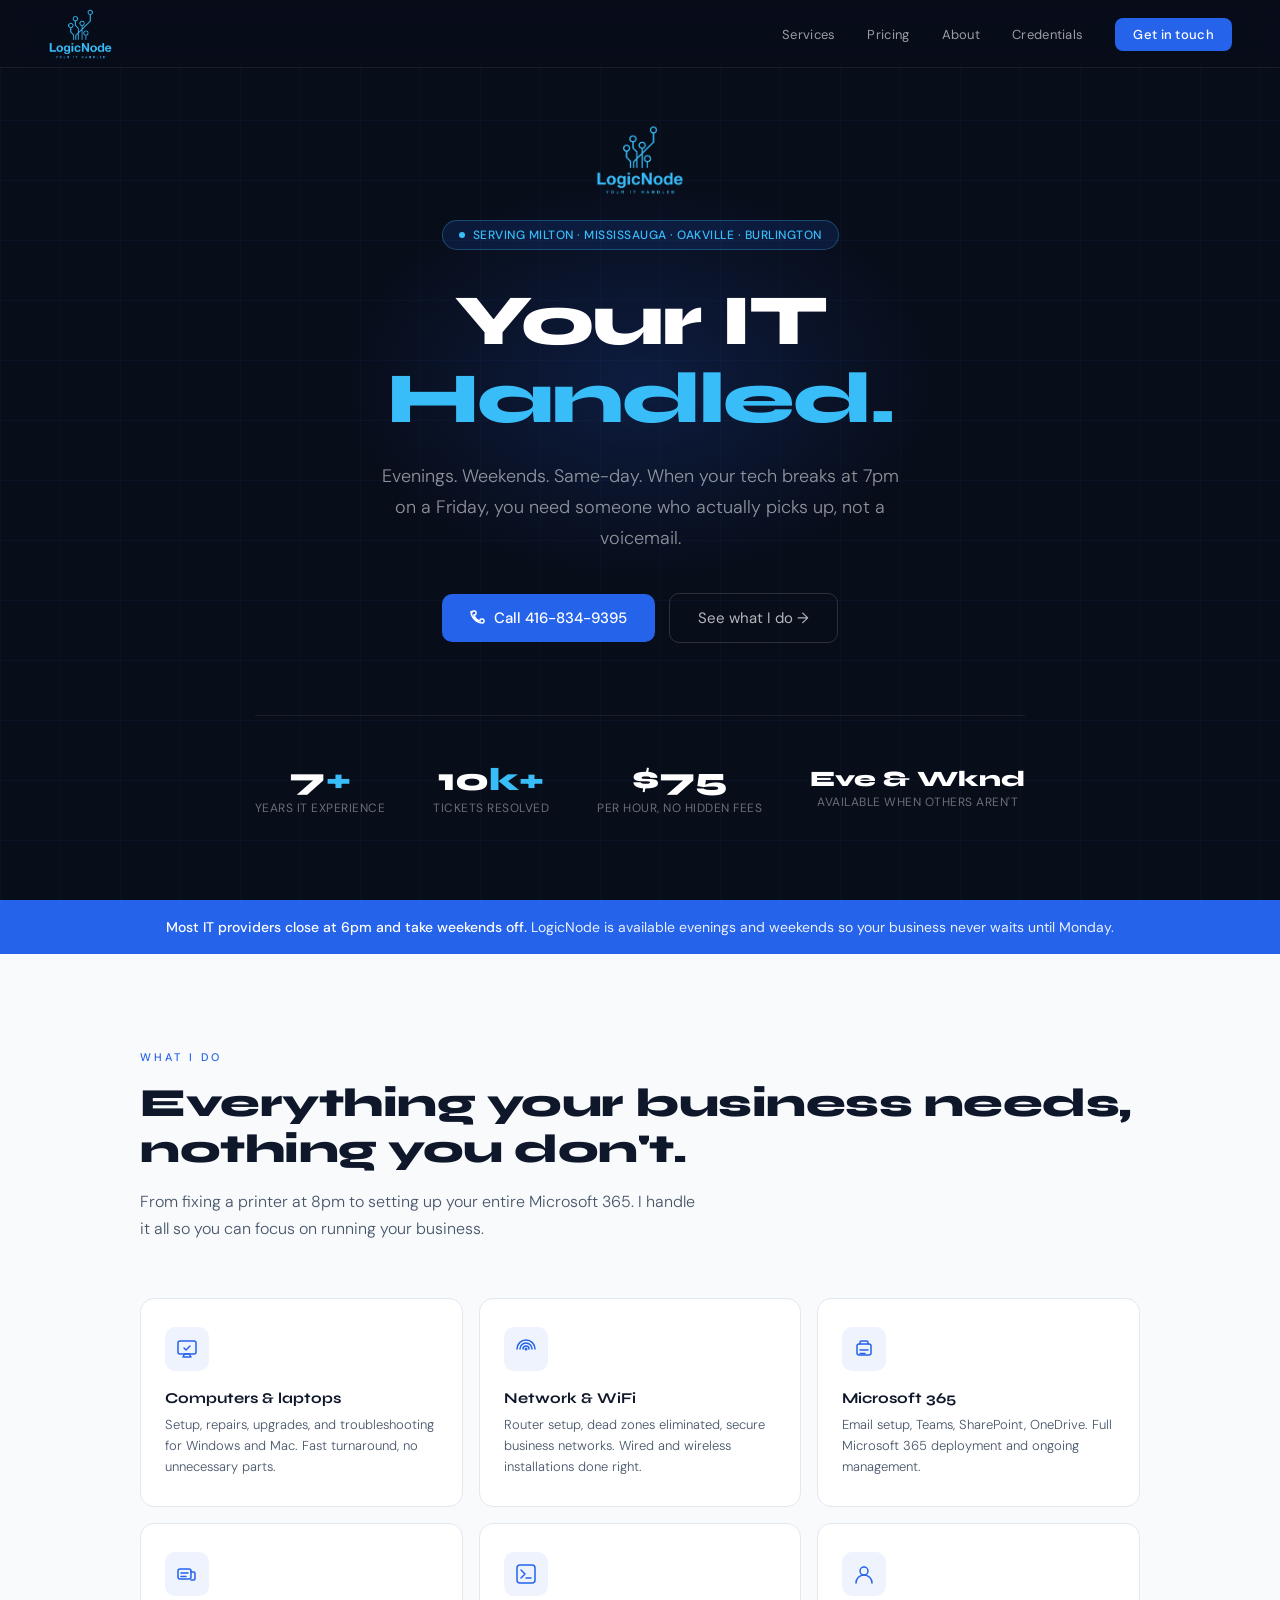
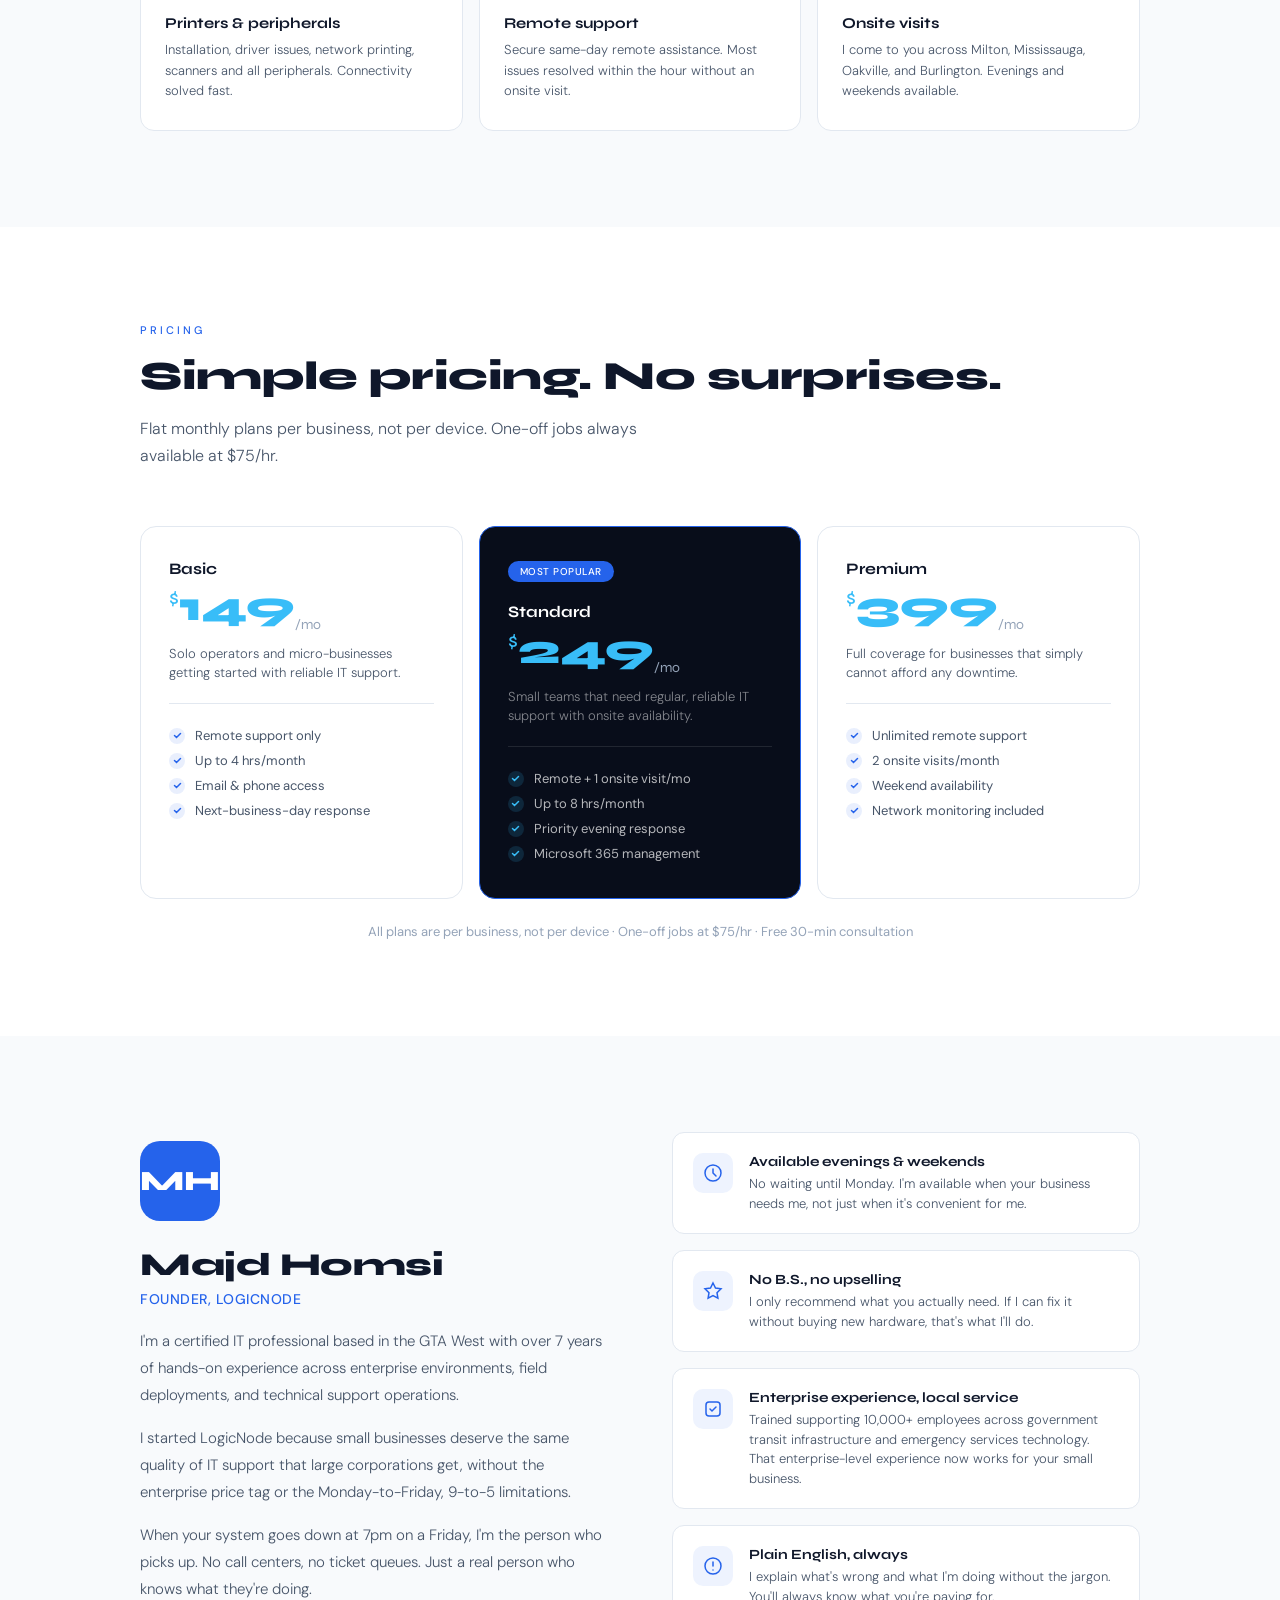
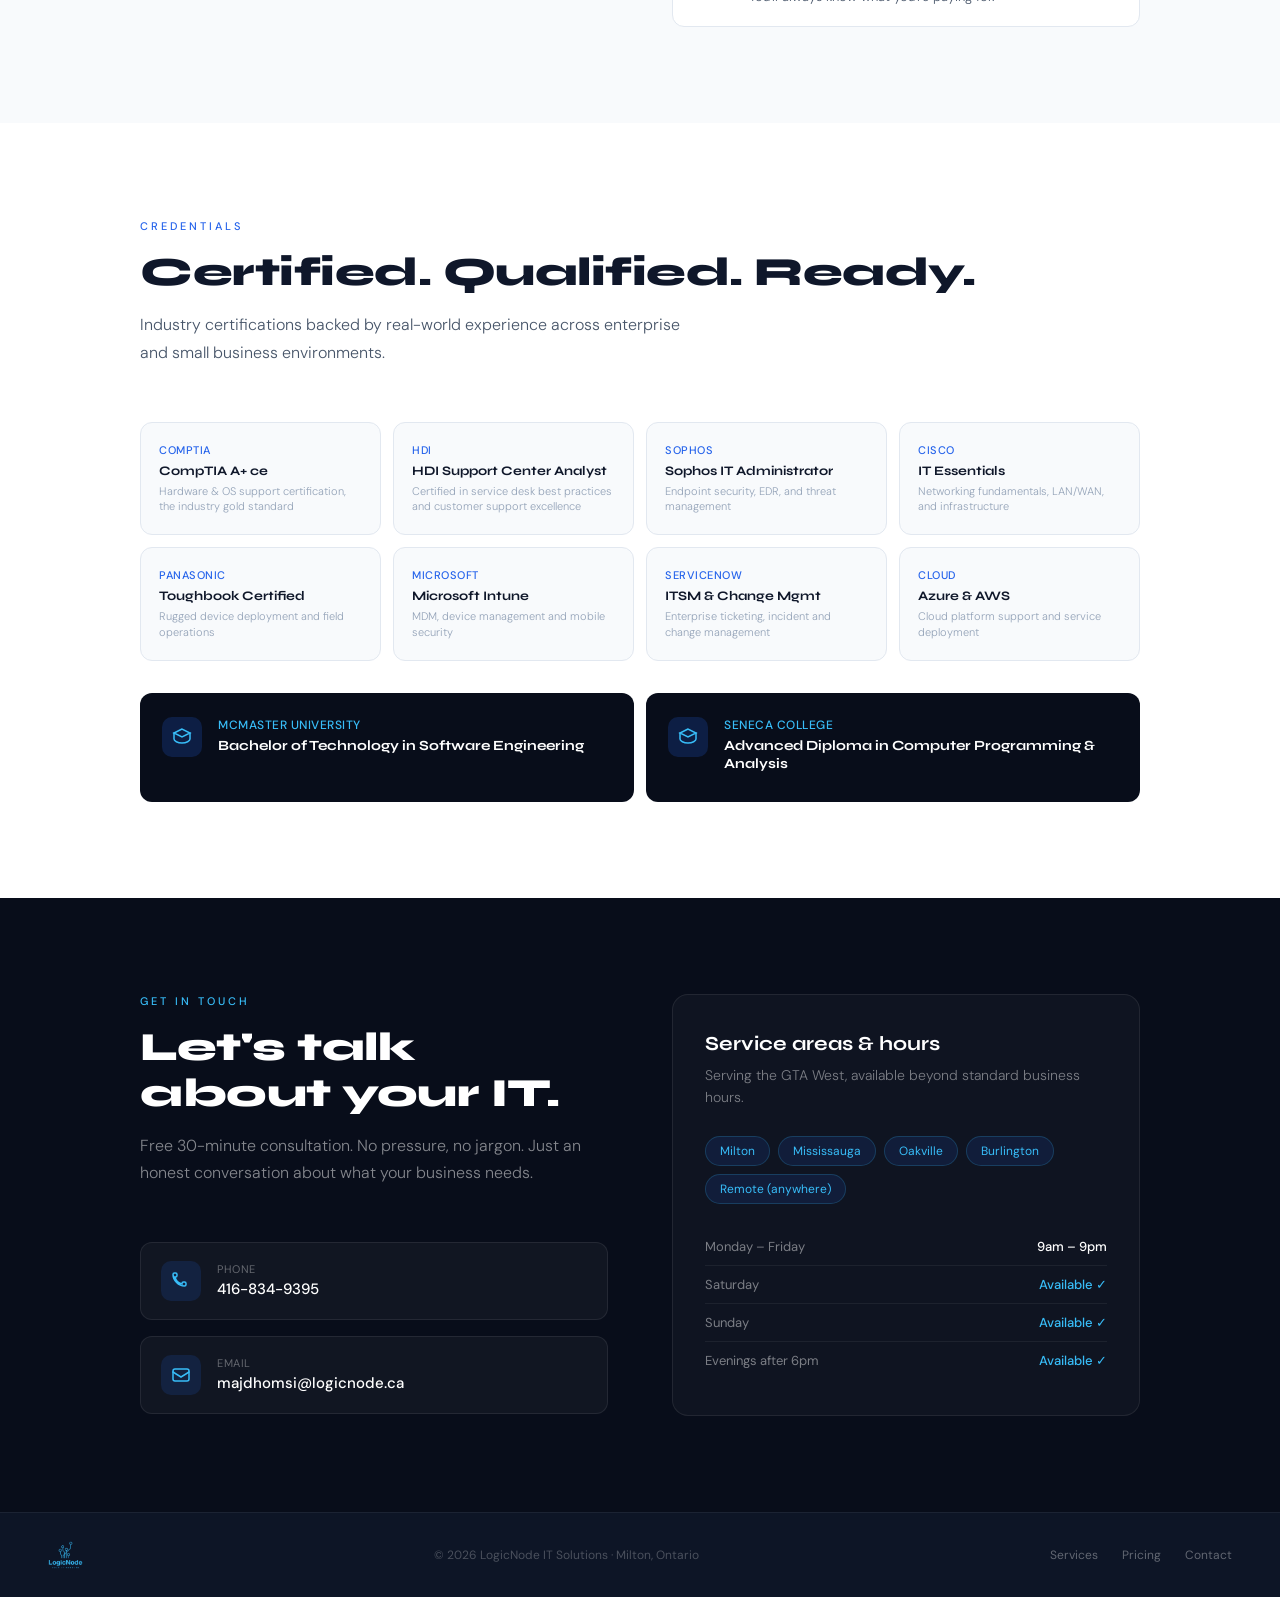
==== commit 73d7a6f4: "Update contact email to majdhomsi@logicnode.ca" ====
--- a/index.html
+++ b/index.html
@@ -362,7 +362,7 @@
               <div class="contact-item-value">416-834-9395</div>
             </div>
           </a>
-          <a href="mailto:majd.homsi.ca@gmail.com" class="contact-item">
+          <a href="mailto:majdhomsi@logicnode.ca" class="contact-item">
             <div class="contact-item-icon">
               <svg viewBox="0 0 20 20" fill="none" stroke="currentColor" stroke-width="1.5" stroke-linecap="round">
                 <rect x="2" y="4" width="16" height="12" rx="2"/>
@@ -371,7 +371,7 @@
             </div>
             <div>
               <div class="contact-item-label">Email</div>
-              <div class="contact-item-value">majd.homsi.ca@gmail.com</div>
+              <div class="contact-item-value">majdhomsi@logicnode.ca</div>
             </div>
           </a>
         </div>
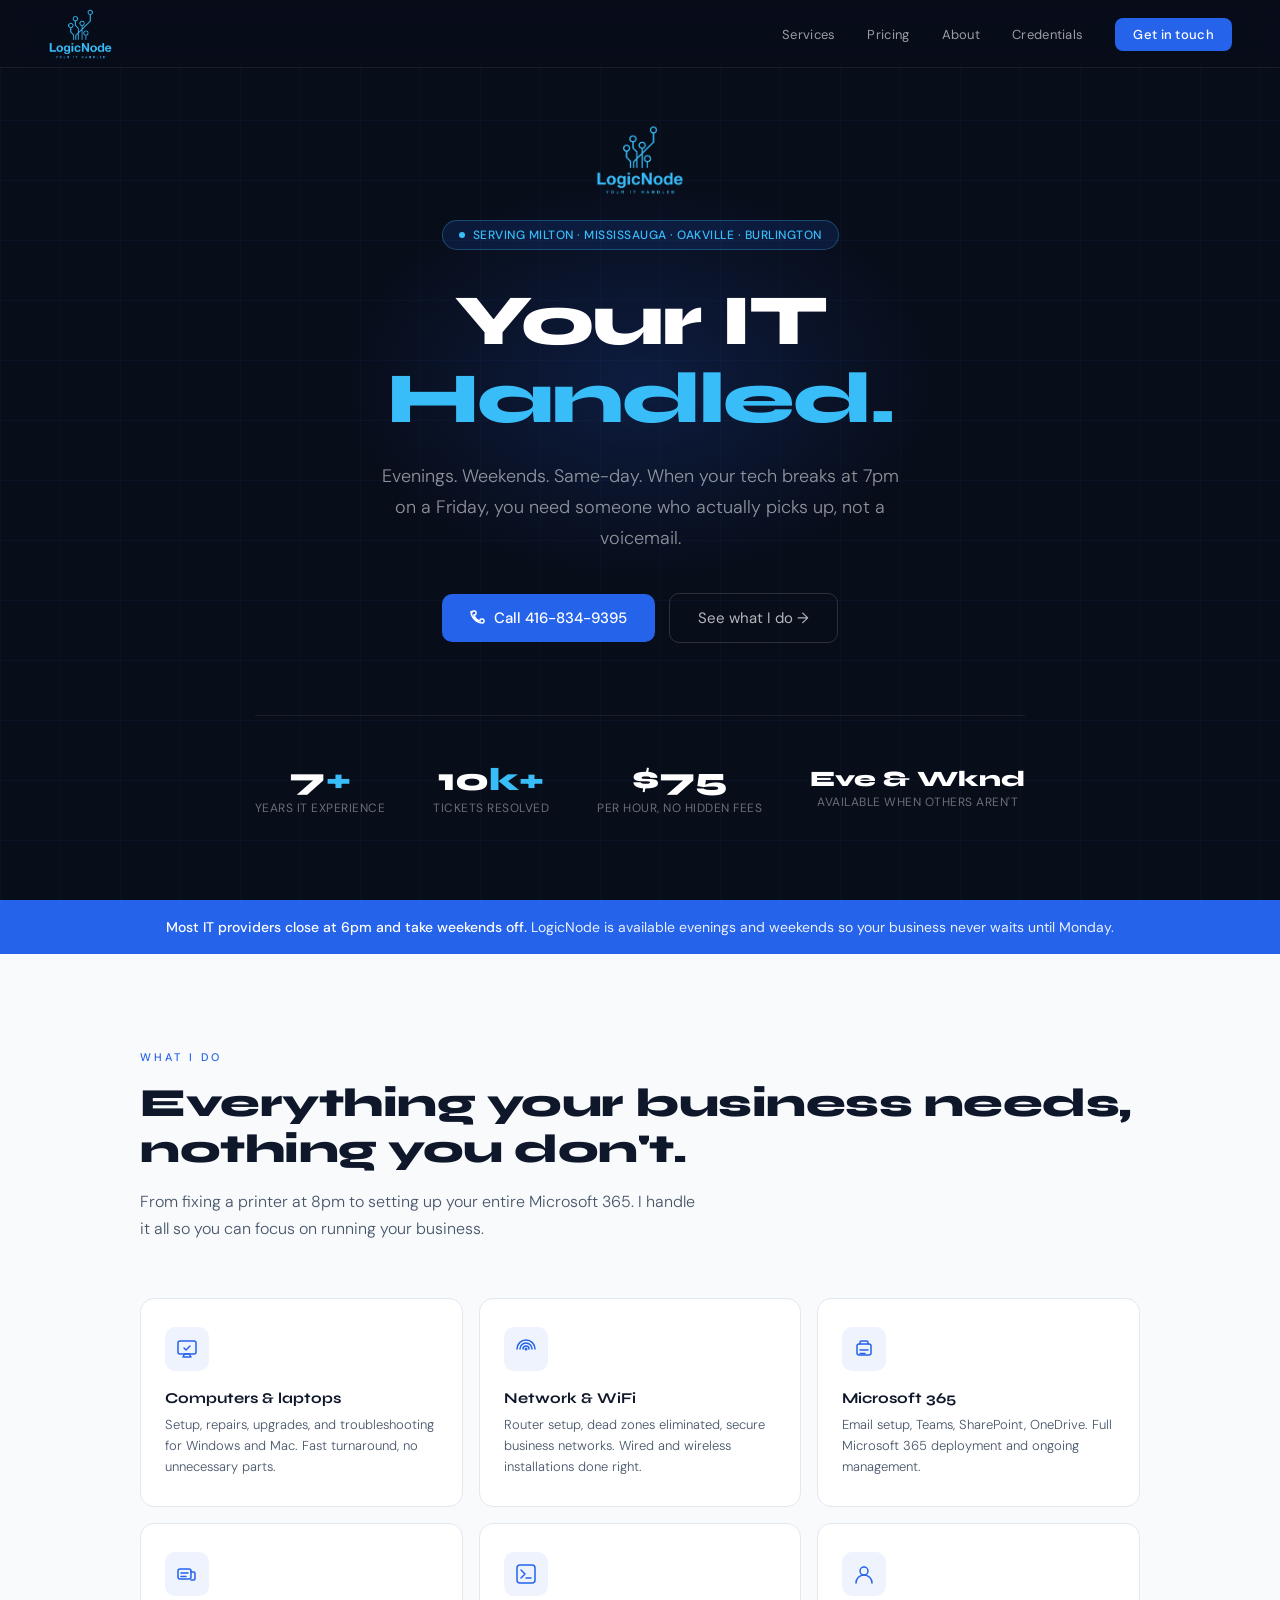
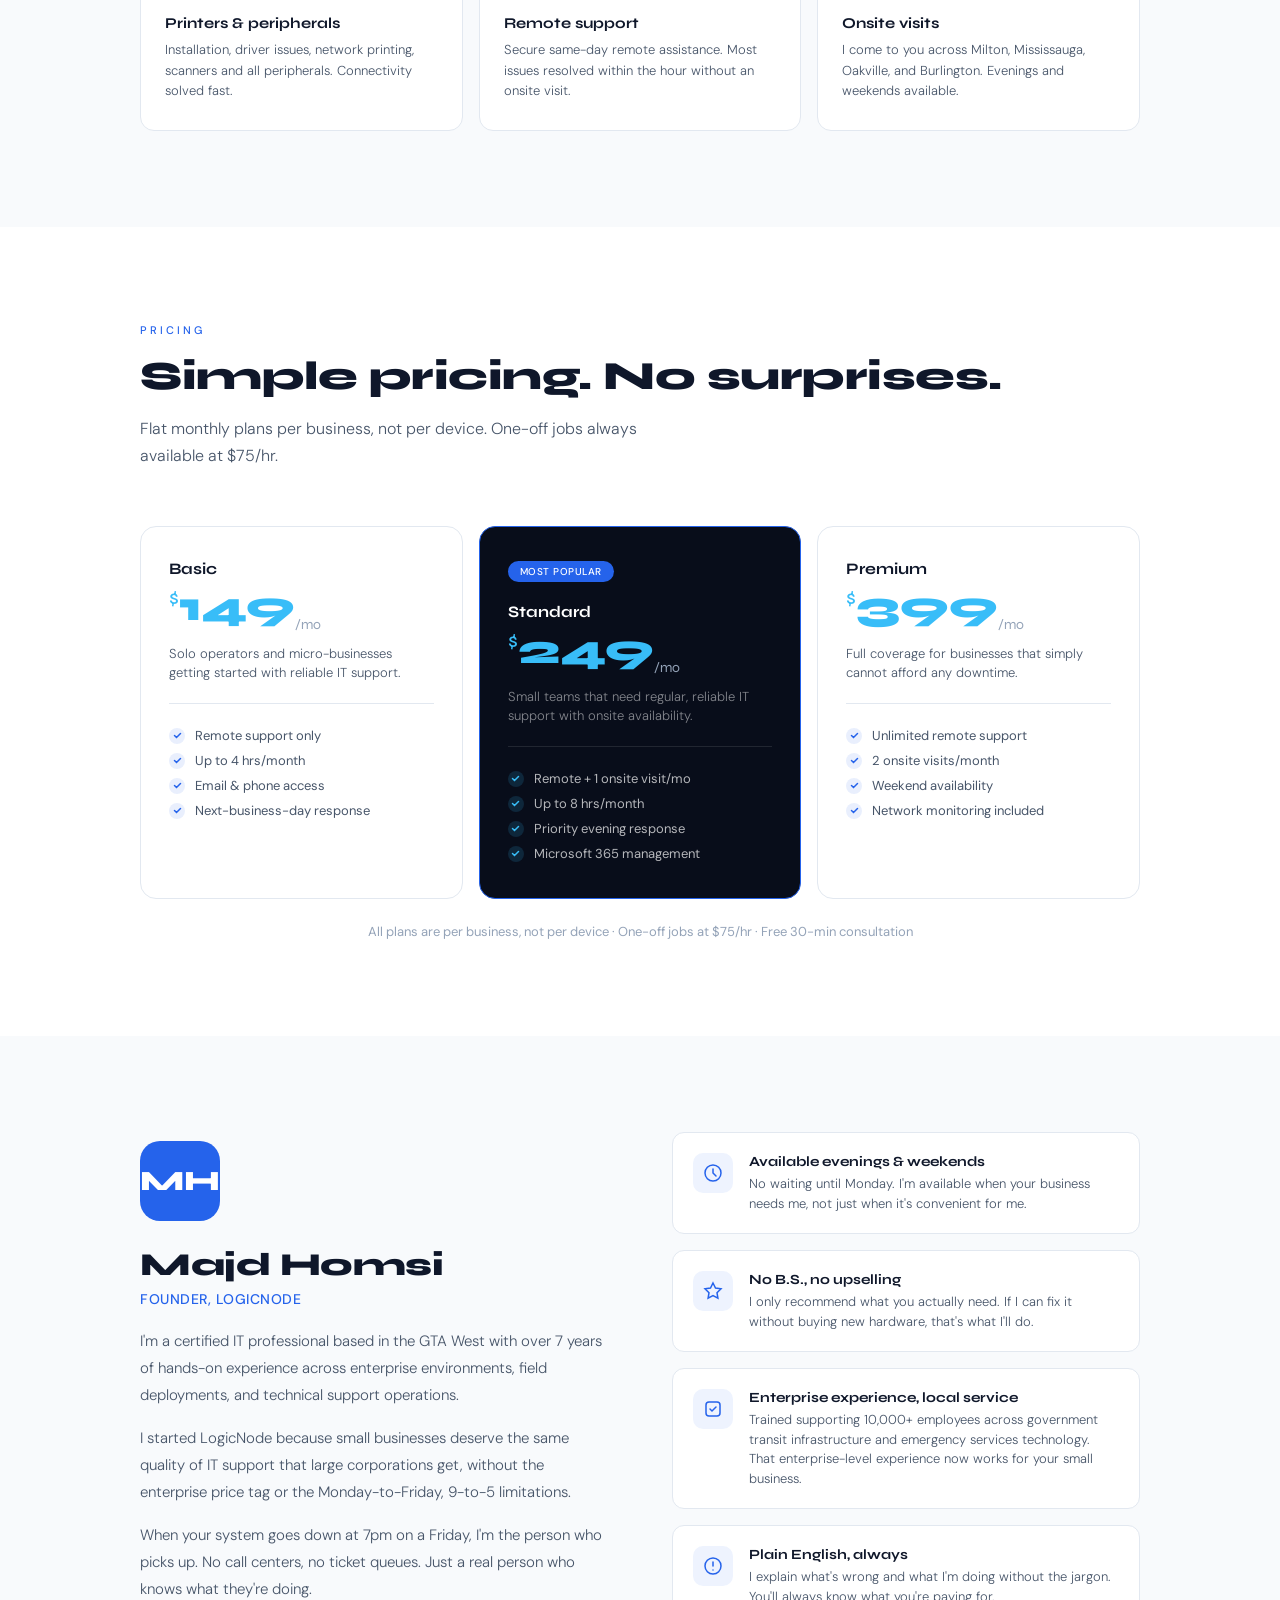
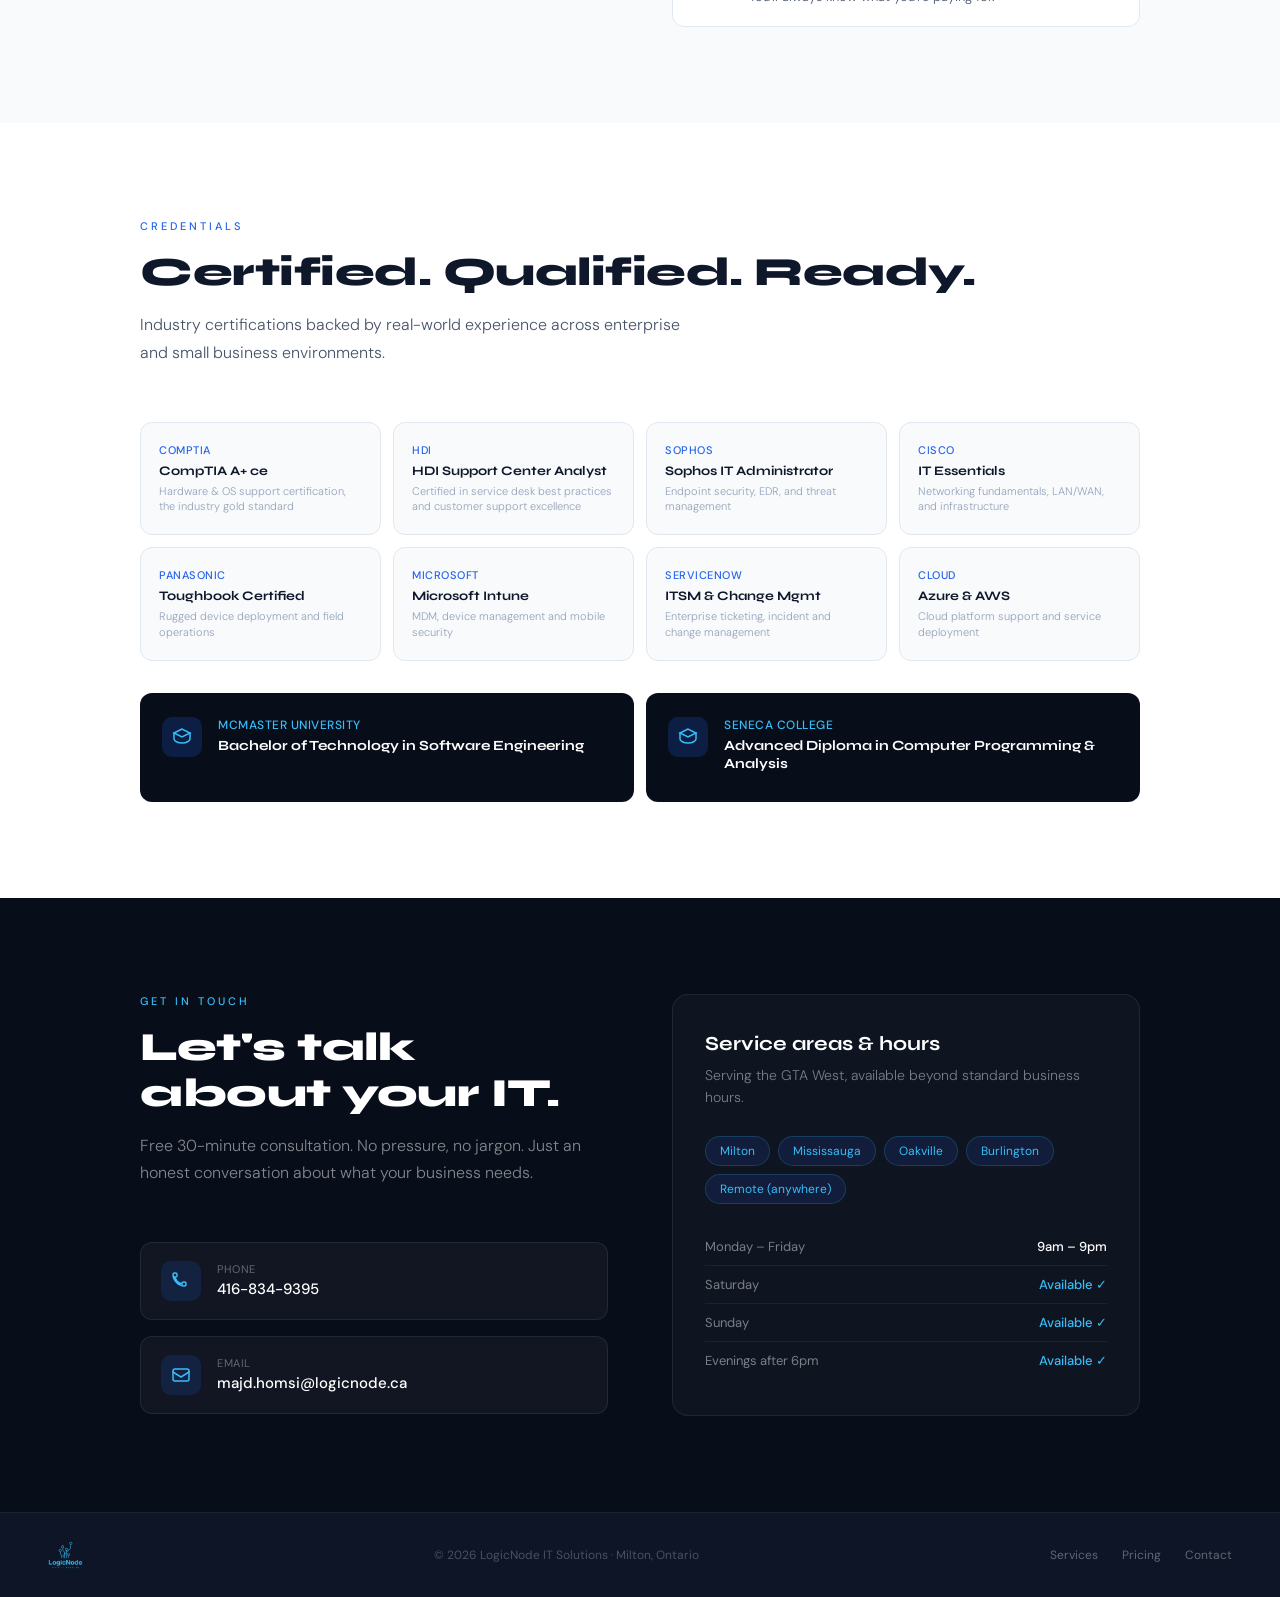
==== commit f1a1ce88: "Update contact email to majd.homsi@logicnode.ca" ====
--- a/index.html
+++ b/index.html
@@ -362,7 +362,7 @@
               <div class="contact-item-value">416-834-9395</div>
             </div>
           </a>
-          <a href="mailto:majdhomsi@logicnode.ca" class="contact-item">
+          <a href="mailto:majd.homsi@logicnode.ca" class="contact-item">
             <div class="contact-item-icon">
               <svg viewBox="0 0 20 20" fill="none" stroke="currentColor" stroke-width="1.5" stroke-linecap="round">
                 <rect x="2" y="4" width="16" height="12" rx="2"/>
@@ -371,7 +371,7 @@
             </div>
             <div>
               <div class="contact-item-label">Email</div>
-              <div class="contact-item-value">majdhomsi@logicnode.ca</div>
+              <div class="contact-item-value">majd.homsi@logicnode.ca</div>
             </div>
           </a>
         </div>
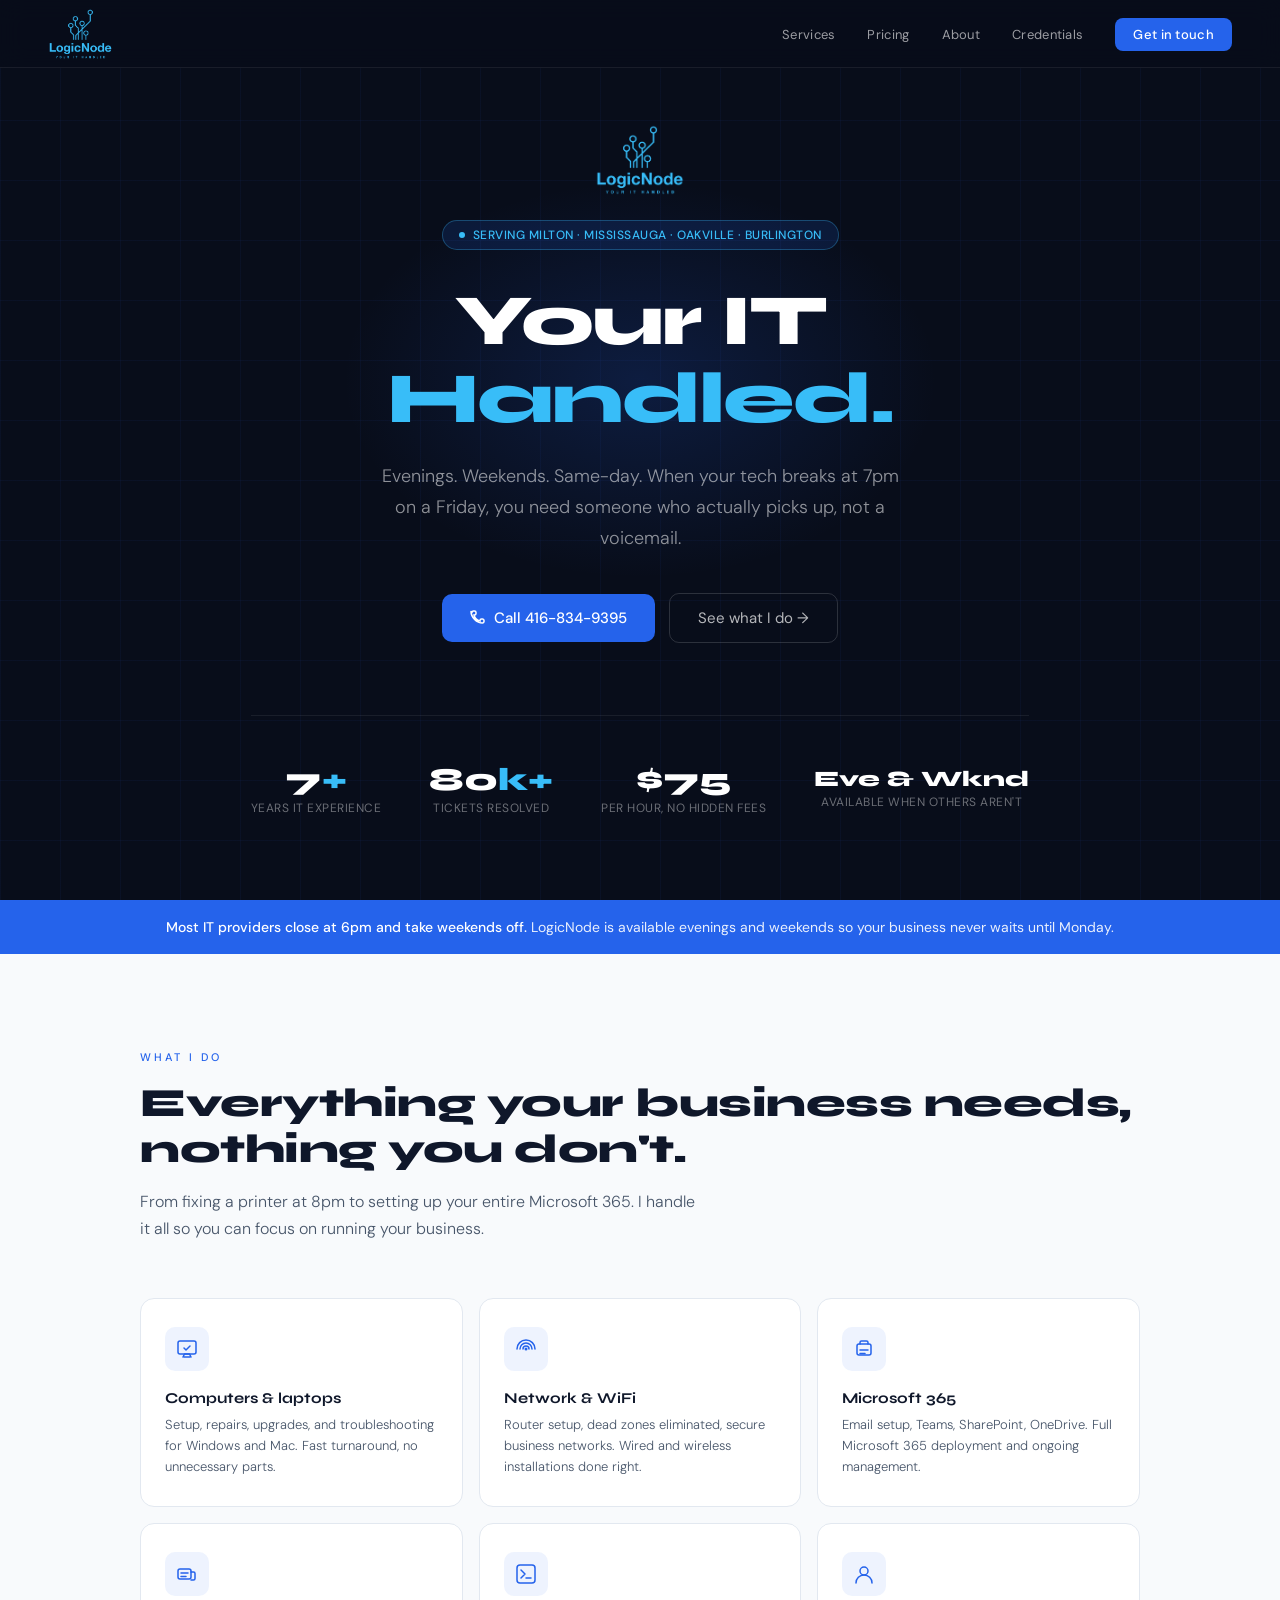
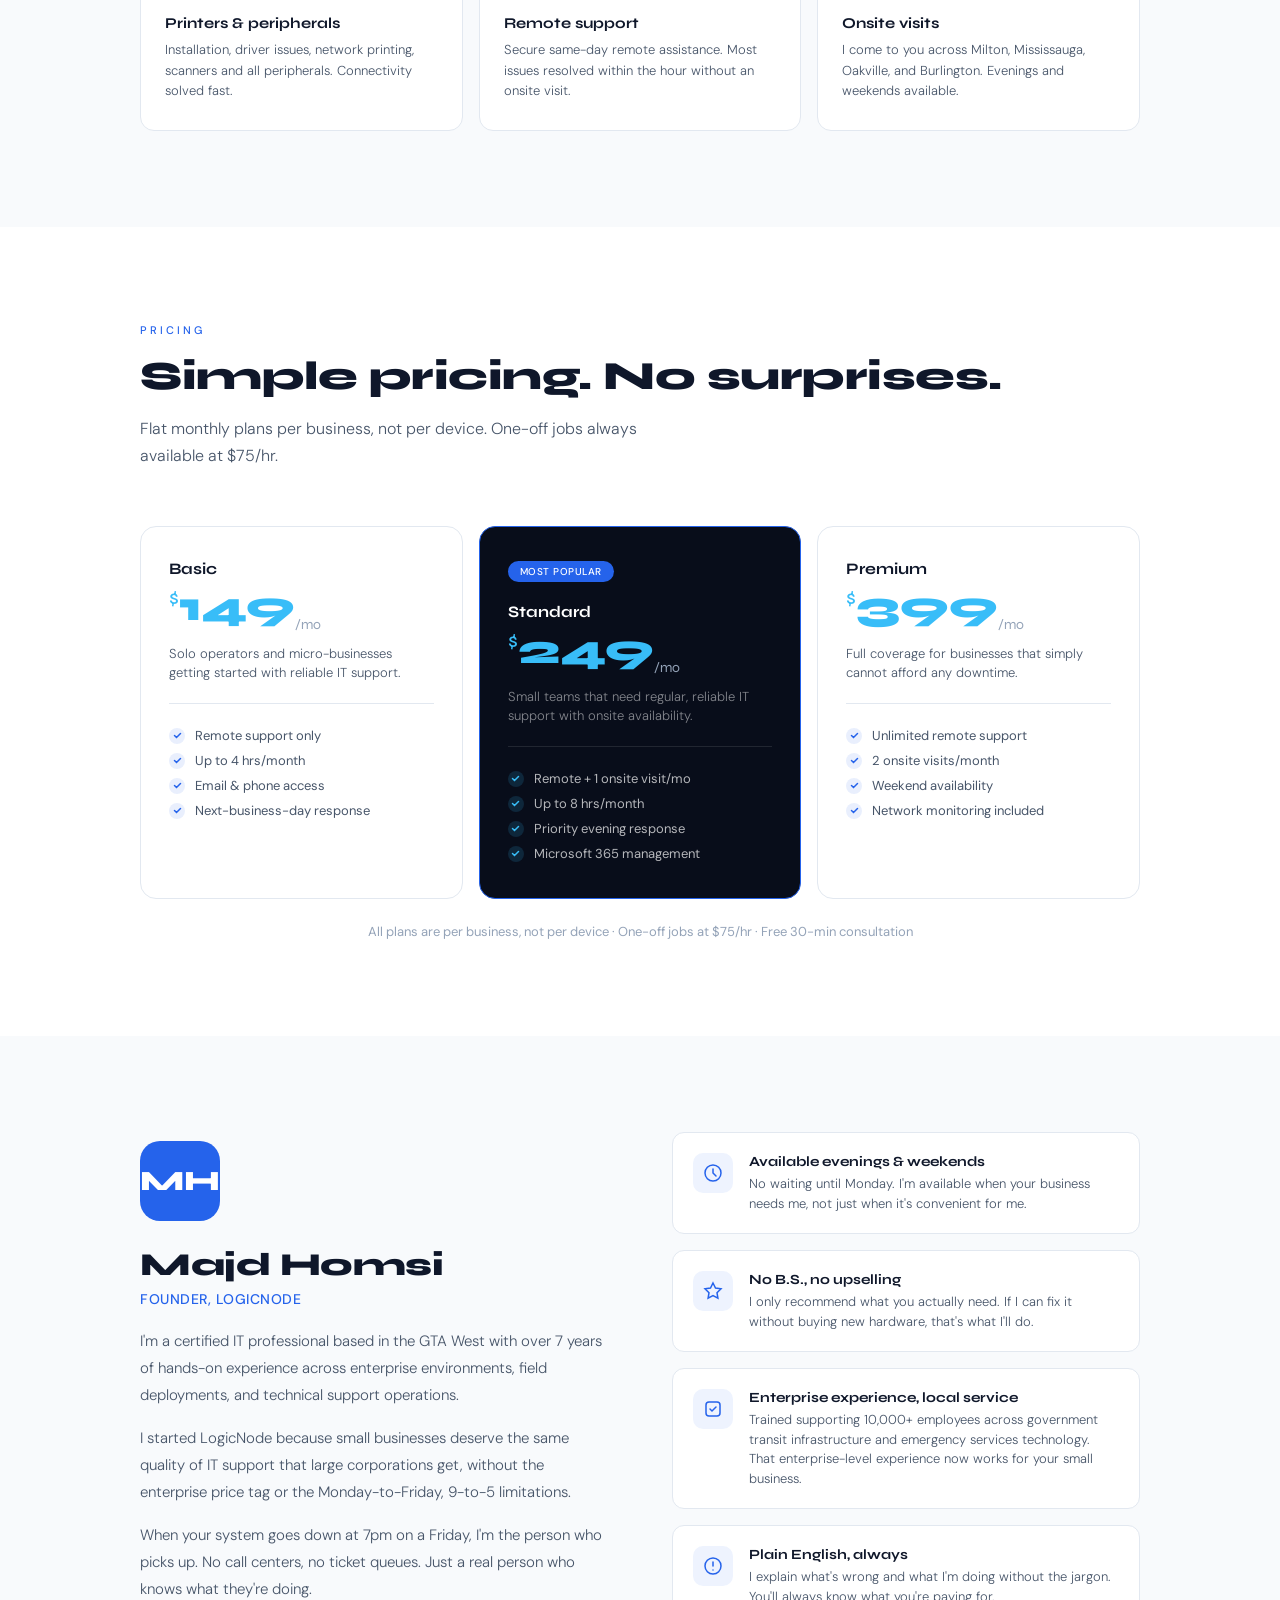
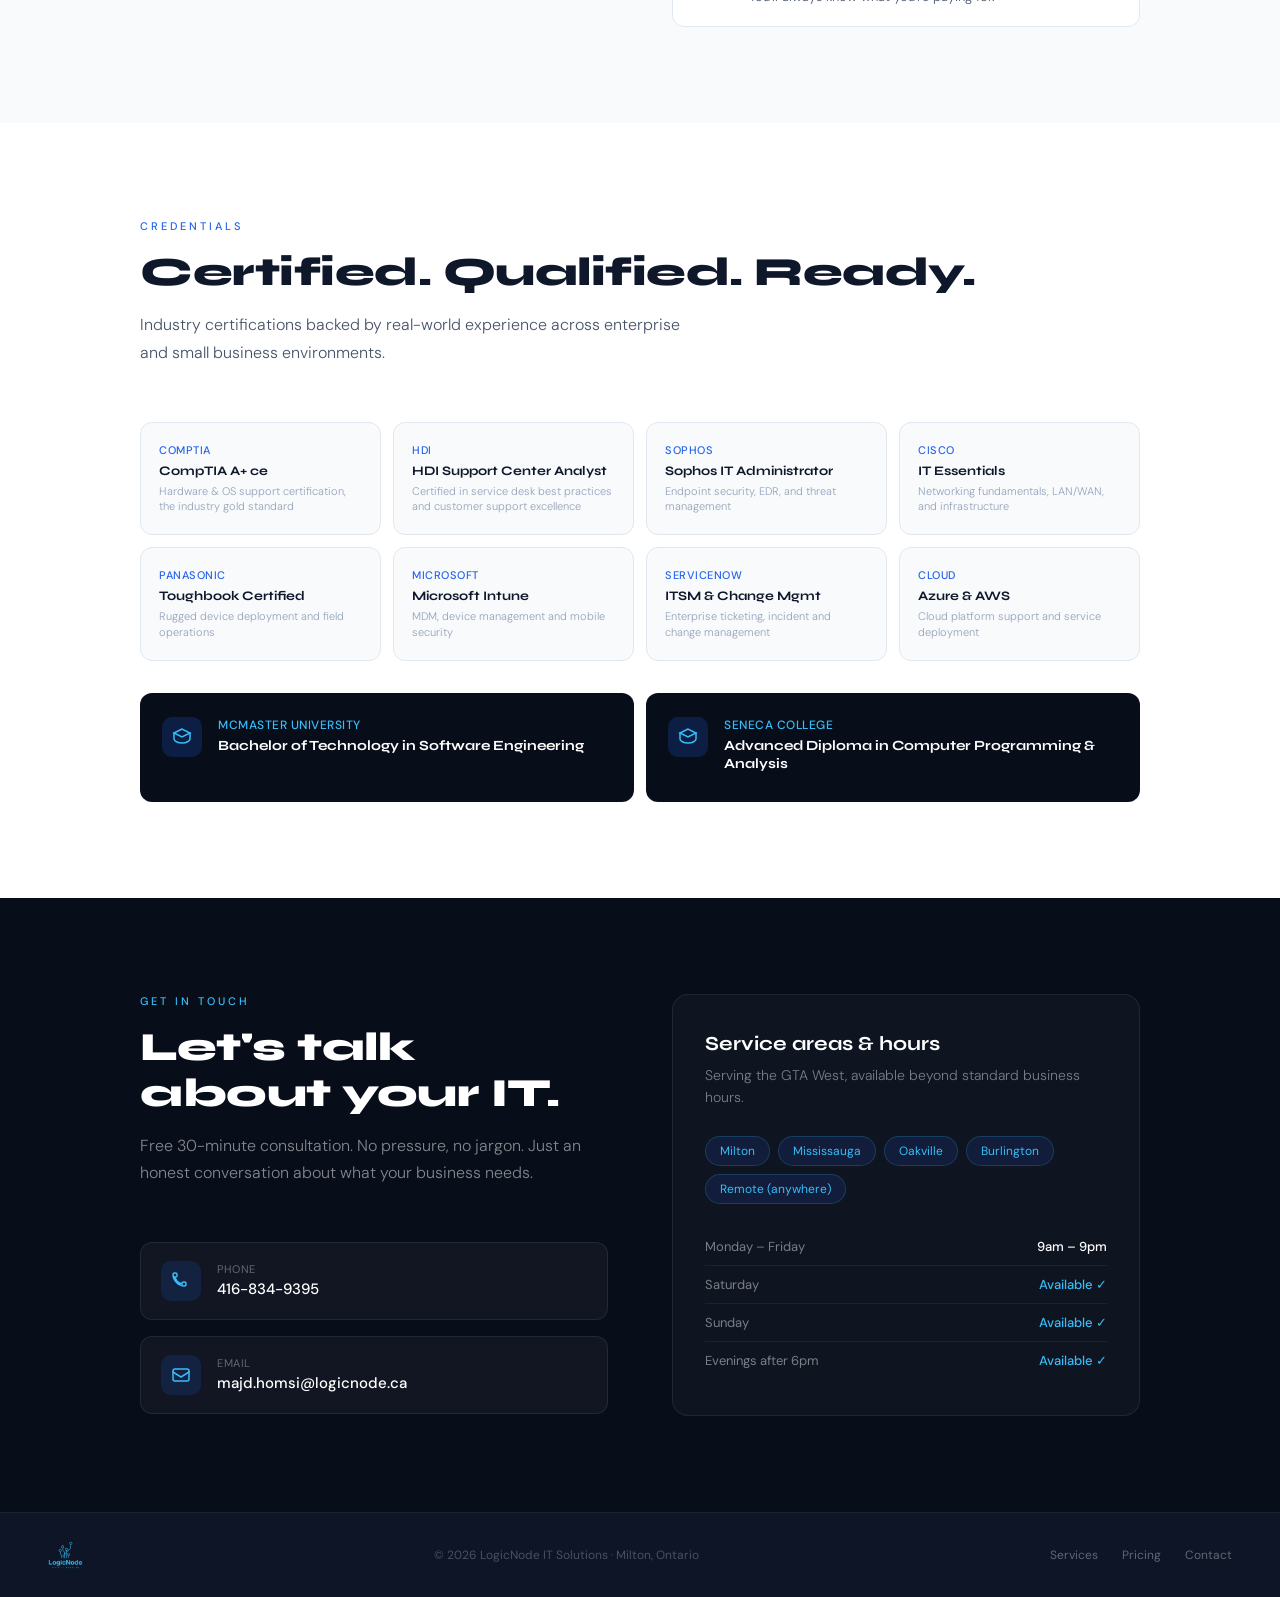
==== commit 5a2d7fe3: "Update tickets resolved stat to 80k+" ====
--- a/index.html
+++ b/index.html
@@ -51,7 +51,7 @@
       <div class="hero-stat-label">Years IT experience</div>
     </div>
     <div class="hero-stat">
-      <div class="hero-stat-num">10<span>k+</span></div>
+      <div class="hero-stat-num">80<span>k+</span></div>
       <div class="hero-stat-label">Tickets resolved</div>
     </div>
     <div class="hero-stat">
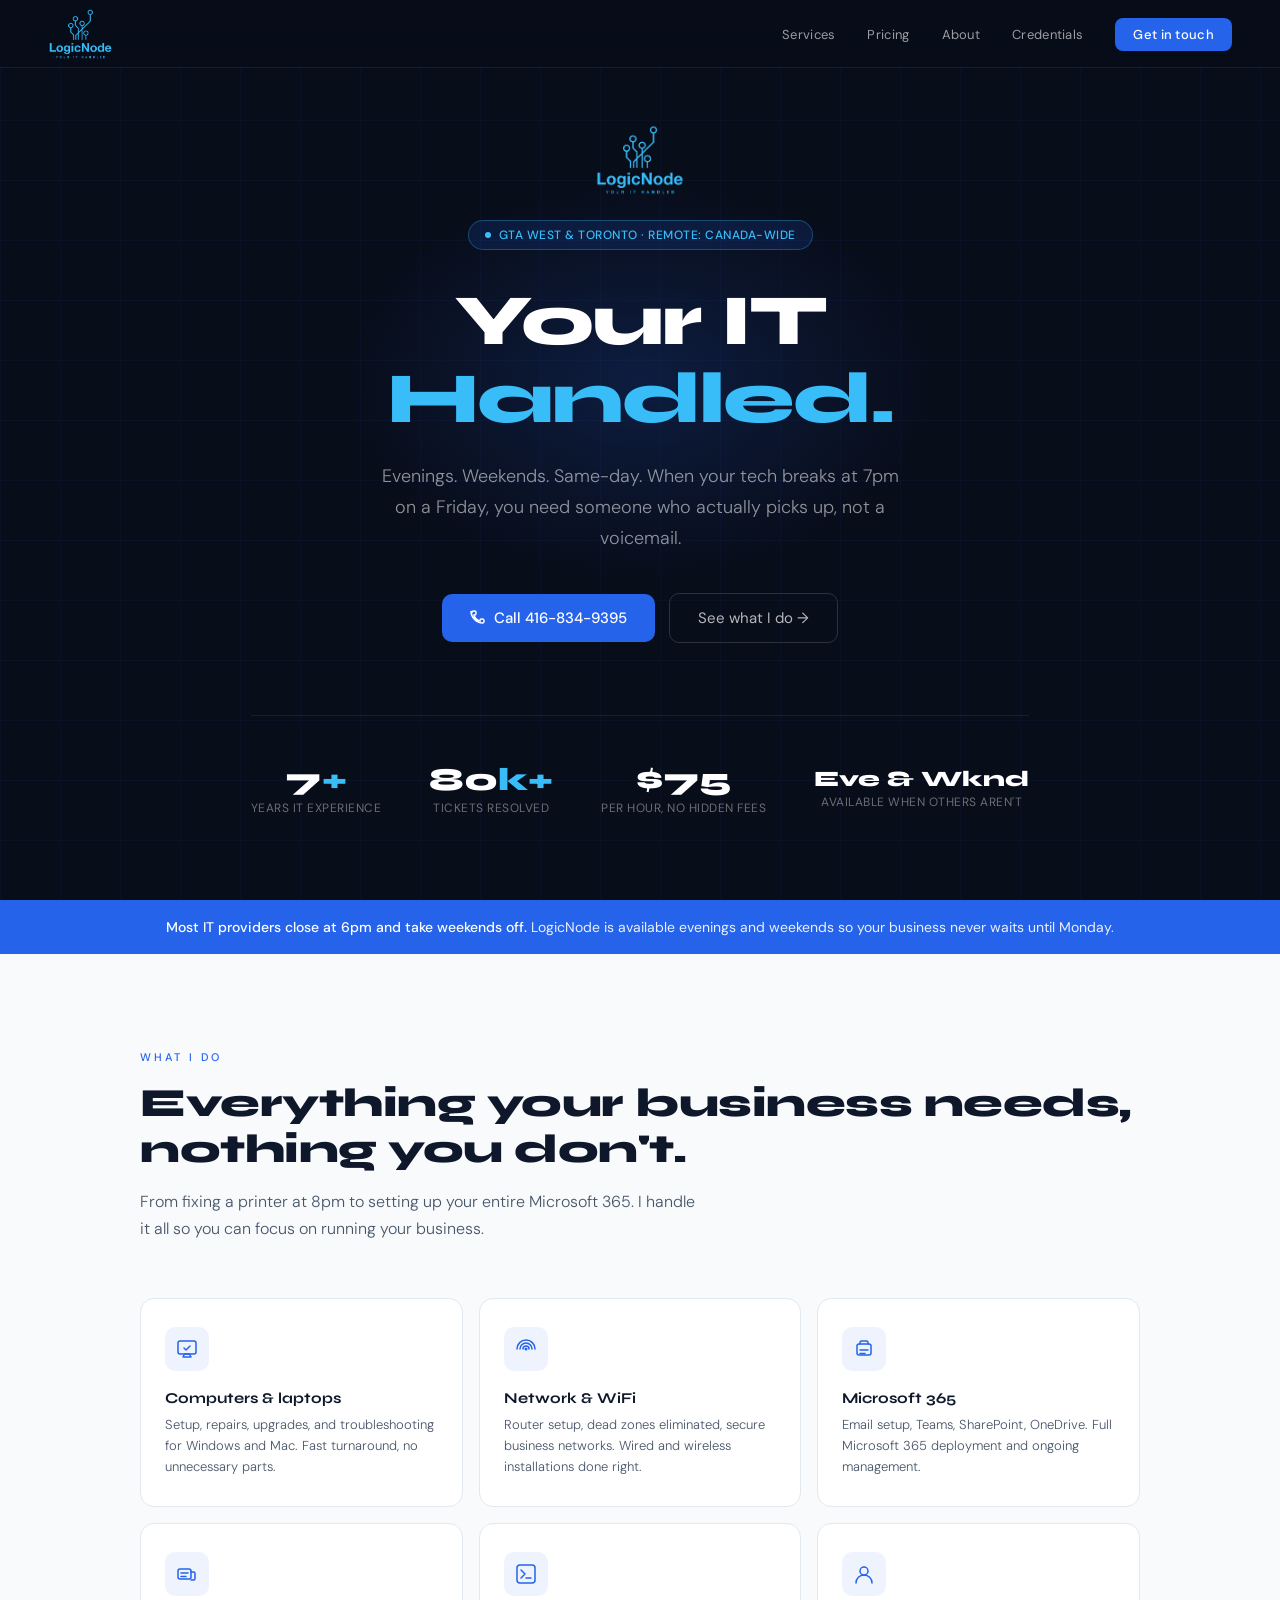
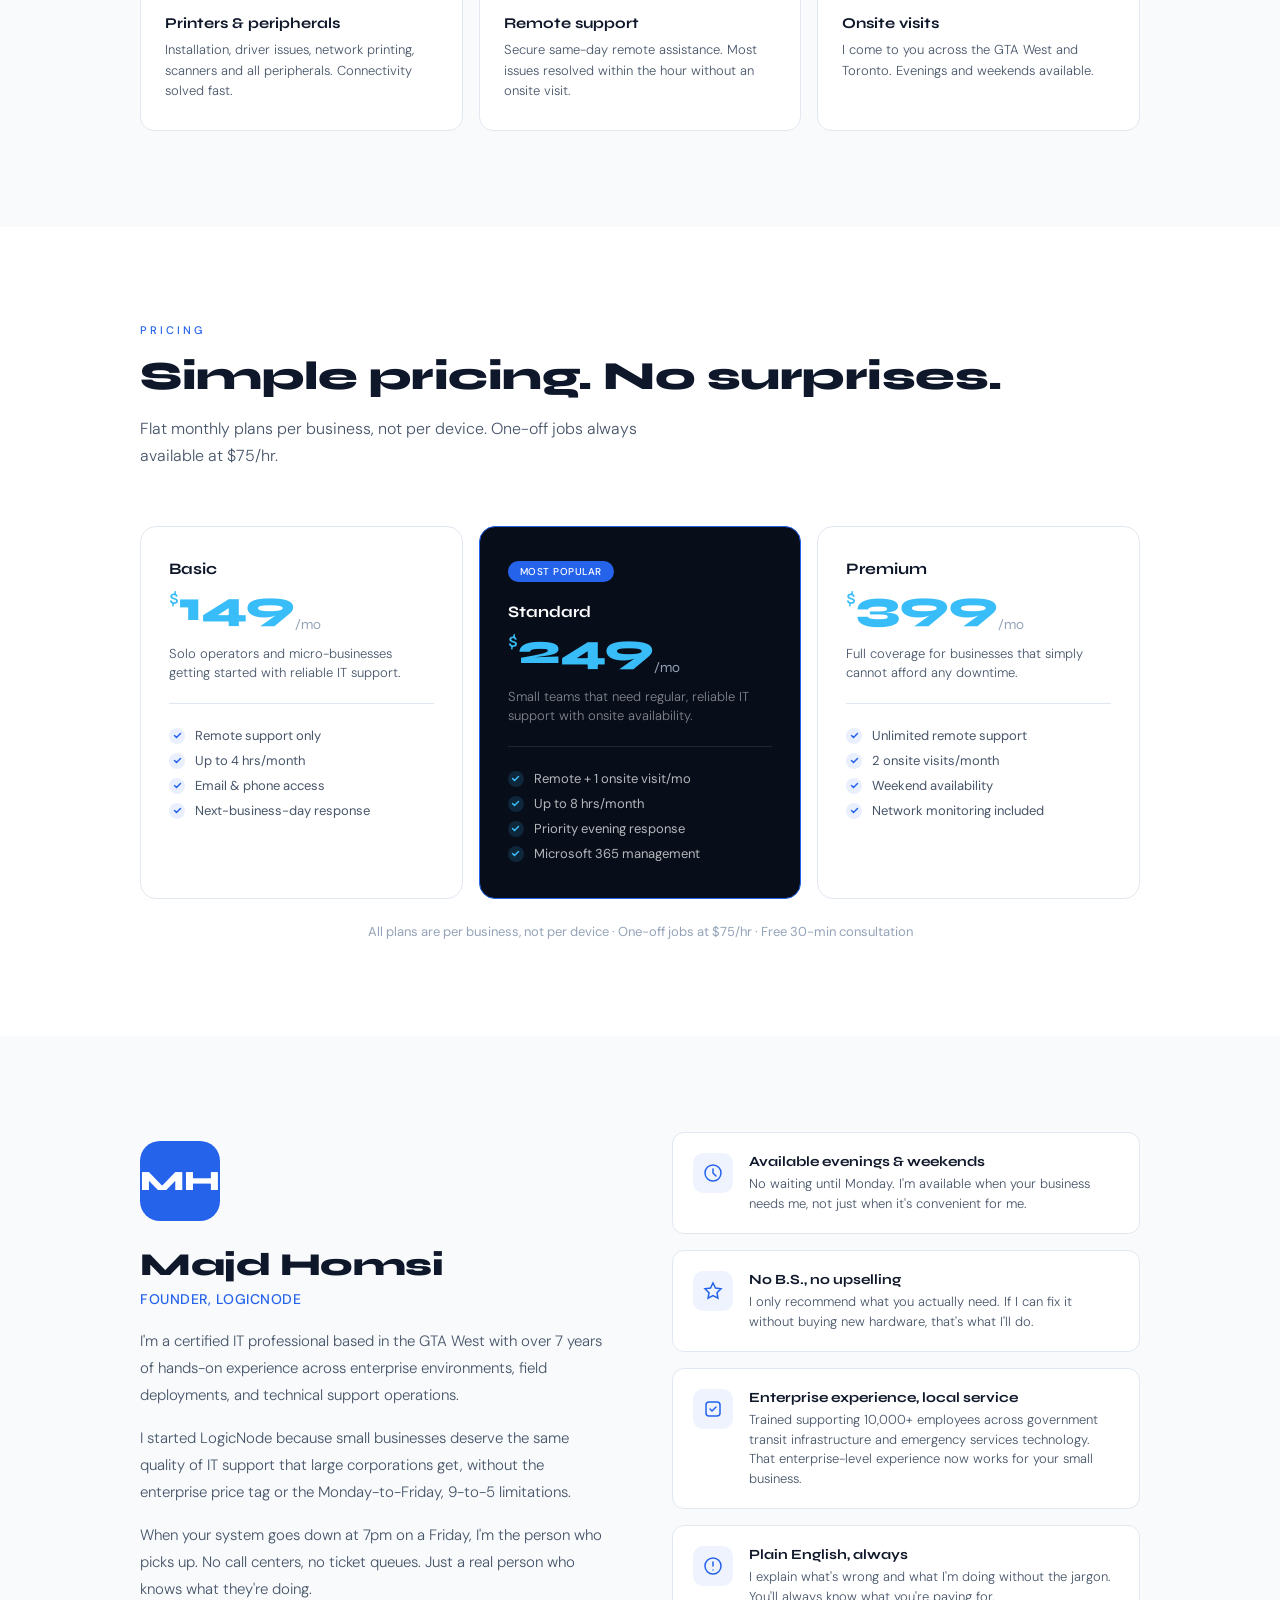
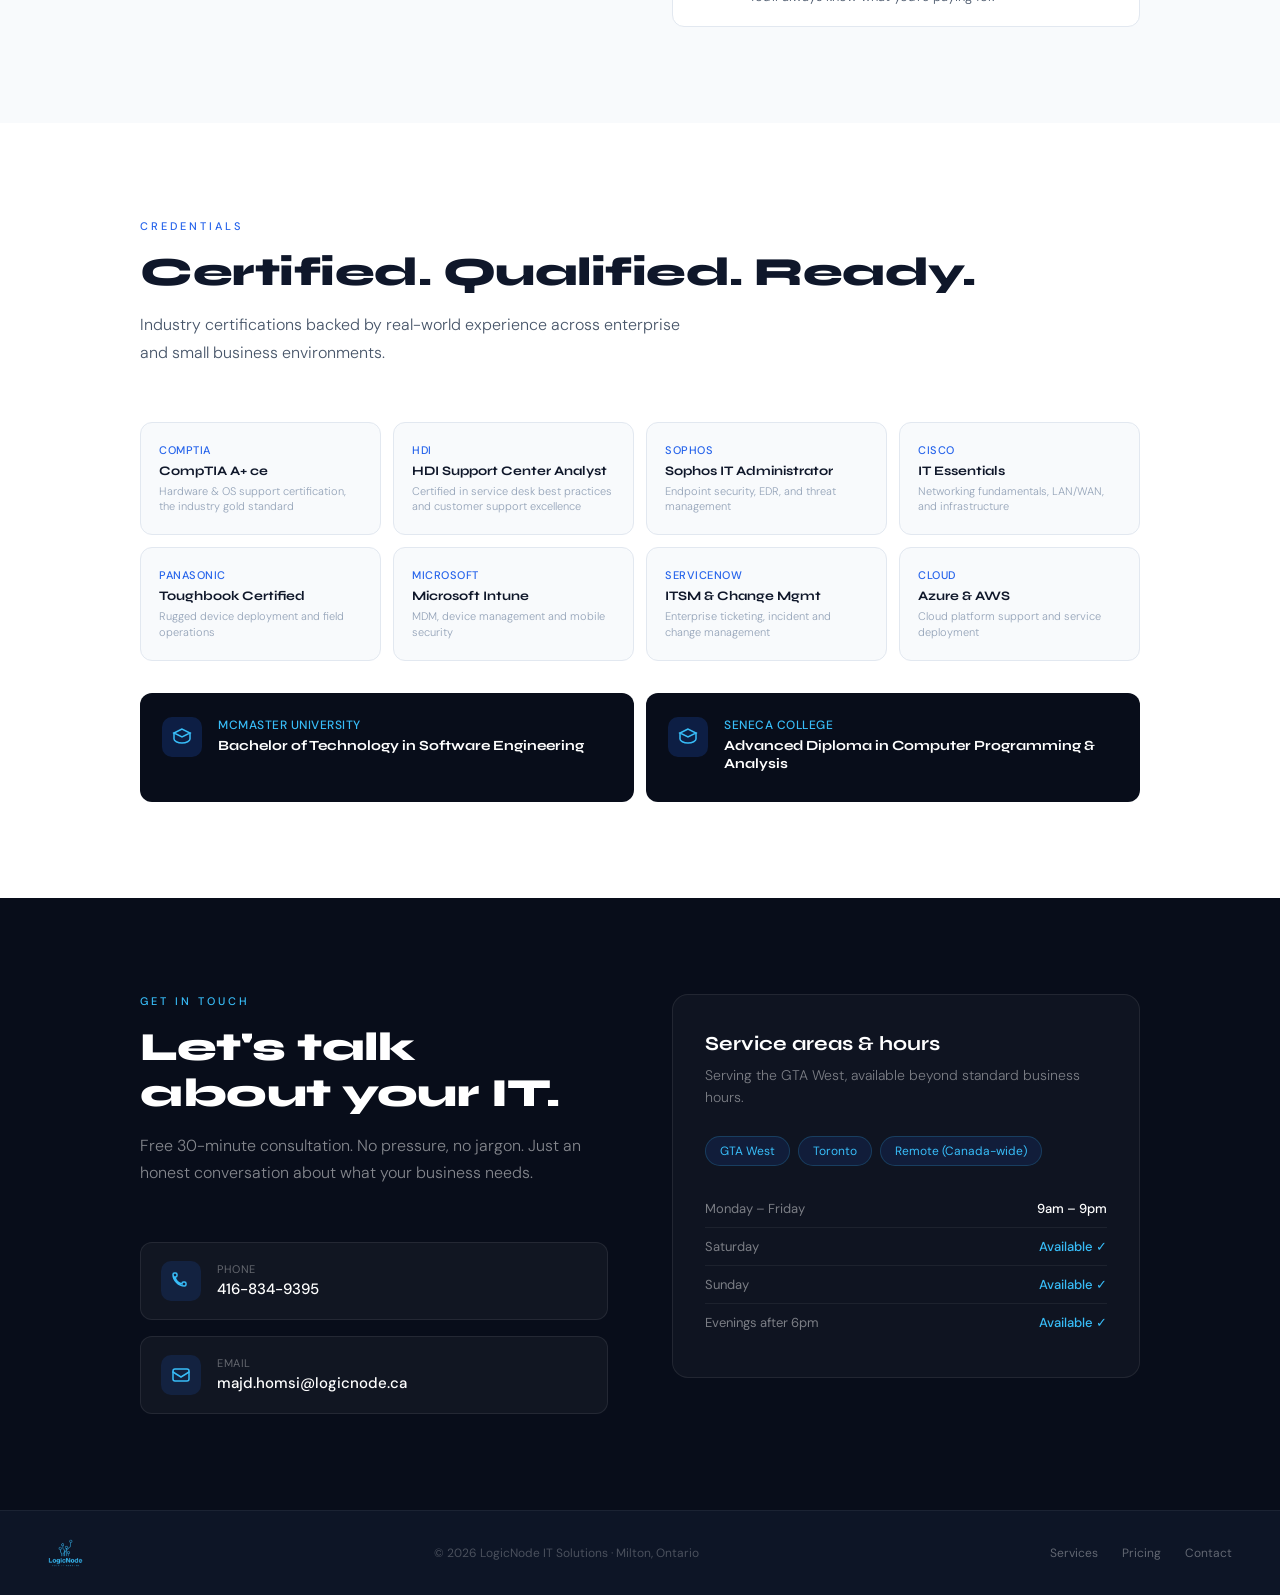
==== commit cd69256a: "Update service area to GTA West & Toronto, Remote Canada-wide" ====
--- a/index.html
+++ b/index.html
@@ -3,7 +3,7 @@
 <head>
 <meta charset="UTF-8">
 <meta name="viewport" content="width=device-width, initial-scale=1.0">
-<title>LogicNode: IT Support for Small Business | Milton, Mississauga, Oakville, Burlington</title>
+<title>LogicNode: IT Support for Small Business | GTA West, Toronto & Canada-wide Remote</title>
 <link rel="preconnect" href="https://fonts.googleapis.com">
 <link href="https://fonts.googleapis.com/css2?family=Syne:wght@400;700;800&family=DM+Sans:ital,wght@0,300;0,400;0,500;1,300&display=swap" rel="stylesheet">
 <link rel="stylesheet" href="css/style.css">
@@ -32,7 +32,7 @@
   <img src="/noBgColor.png" alt="LogicNode" class="hero-logo">
   <div class="hero-badge">
     <div class="hero-badge-dot"></div>
-    Serving Milton · Mississauga · Oakville · Burlington
+    GTA West & Toronto · Remote: Canada-wide
   </div>
   <h1>Your IT <span>Handled.</span></h1>
   <p>Evenings. Weekends. Same-day. When your tech breaks at 7pm on a Friday, you need someone who actually picks up, not a voicemail.</p>
@@ -146,7 +146,7 @@
           </svg>
         </div>
         <h3>Onsite visits</h3>
-        <p>I come to you across Milton, Mississauga, Oakville, and Burlington. Evenings and weekends available.</p>
+        <p>I come to you across the GTA West and Toronto. Evenings and weekends available.</p>
       </div>
 
     </div>
@@ -380,11 +380,9 @@
         <h3>Service areas &amp; hours</h3>
         <p>Serving the GTA West, available beyond standard business hours.</p>
         <div class="areas-grid">
-          <div class="area-pill">Milton</div>
-          <div class="area-pill">Mississauga</div>
-          <div class="area-pill">Oakville</div>
-          <div class="area-pill">Burlington</div>
-          <div class="area-pill">Remote (anywhere)</div>
+          <div class="area-pill">GTA West</div>
+          <div class="area-pill">Toronto</div>
+          <div class="area-pill">Remote (Canada-wide)</div>
         </div>
         <div class="hours-row">
           <span class="hours-day">Monday – Friday</span>
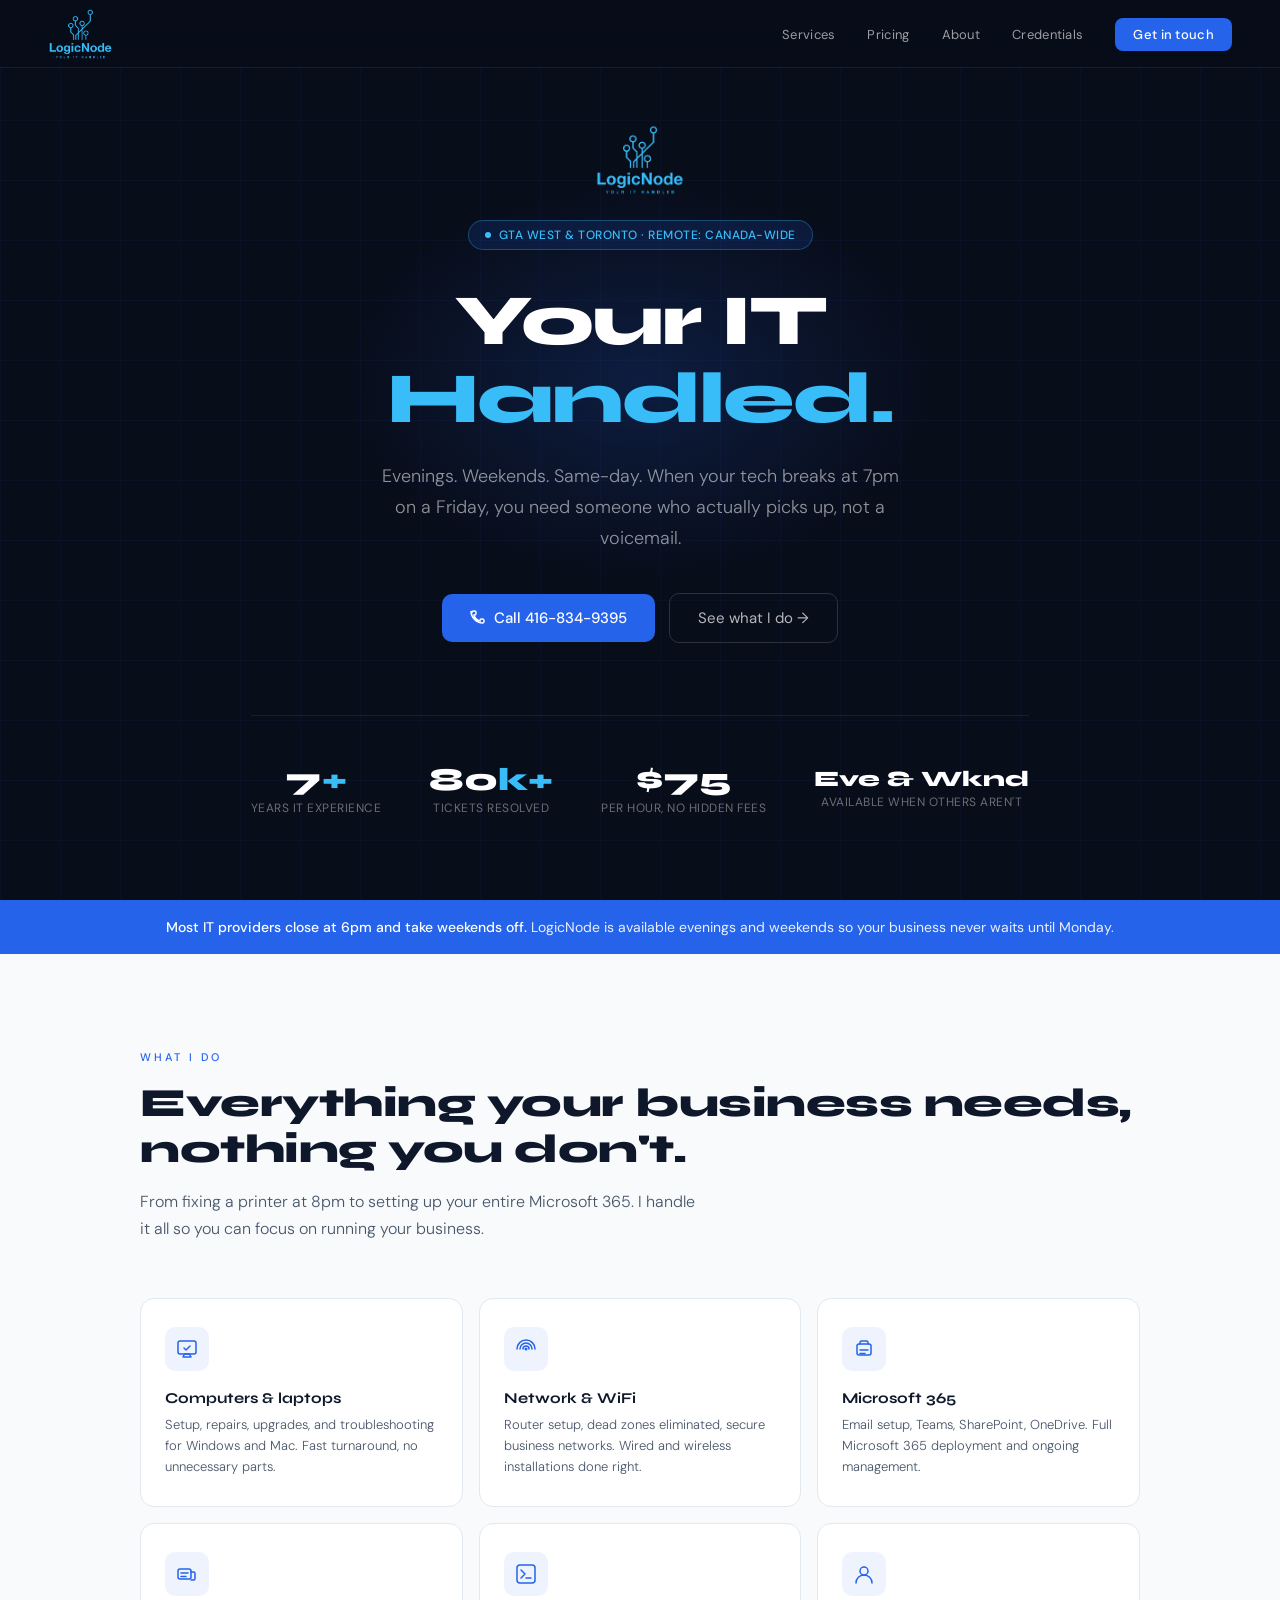
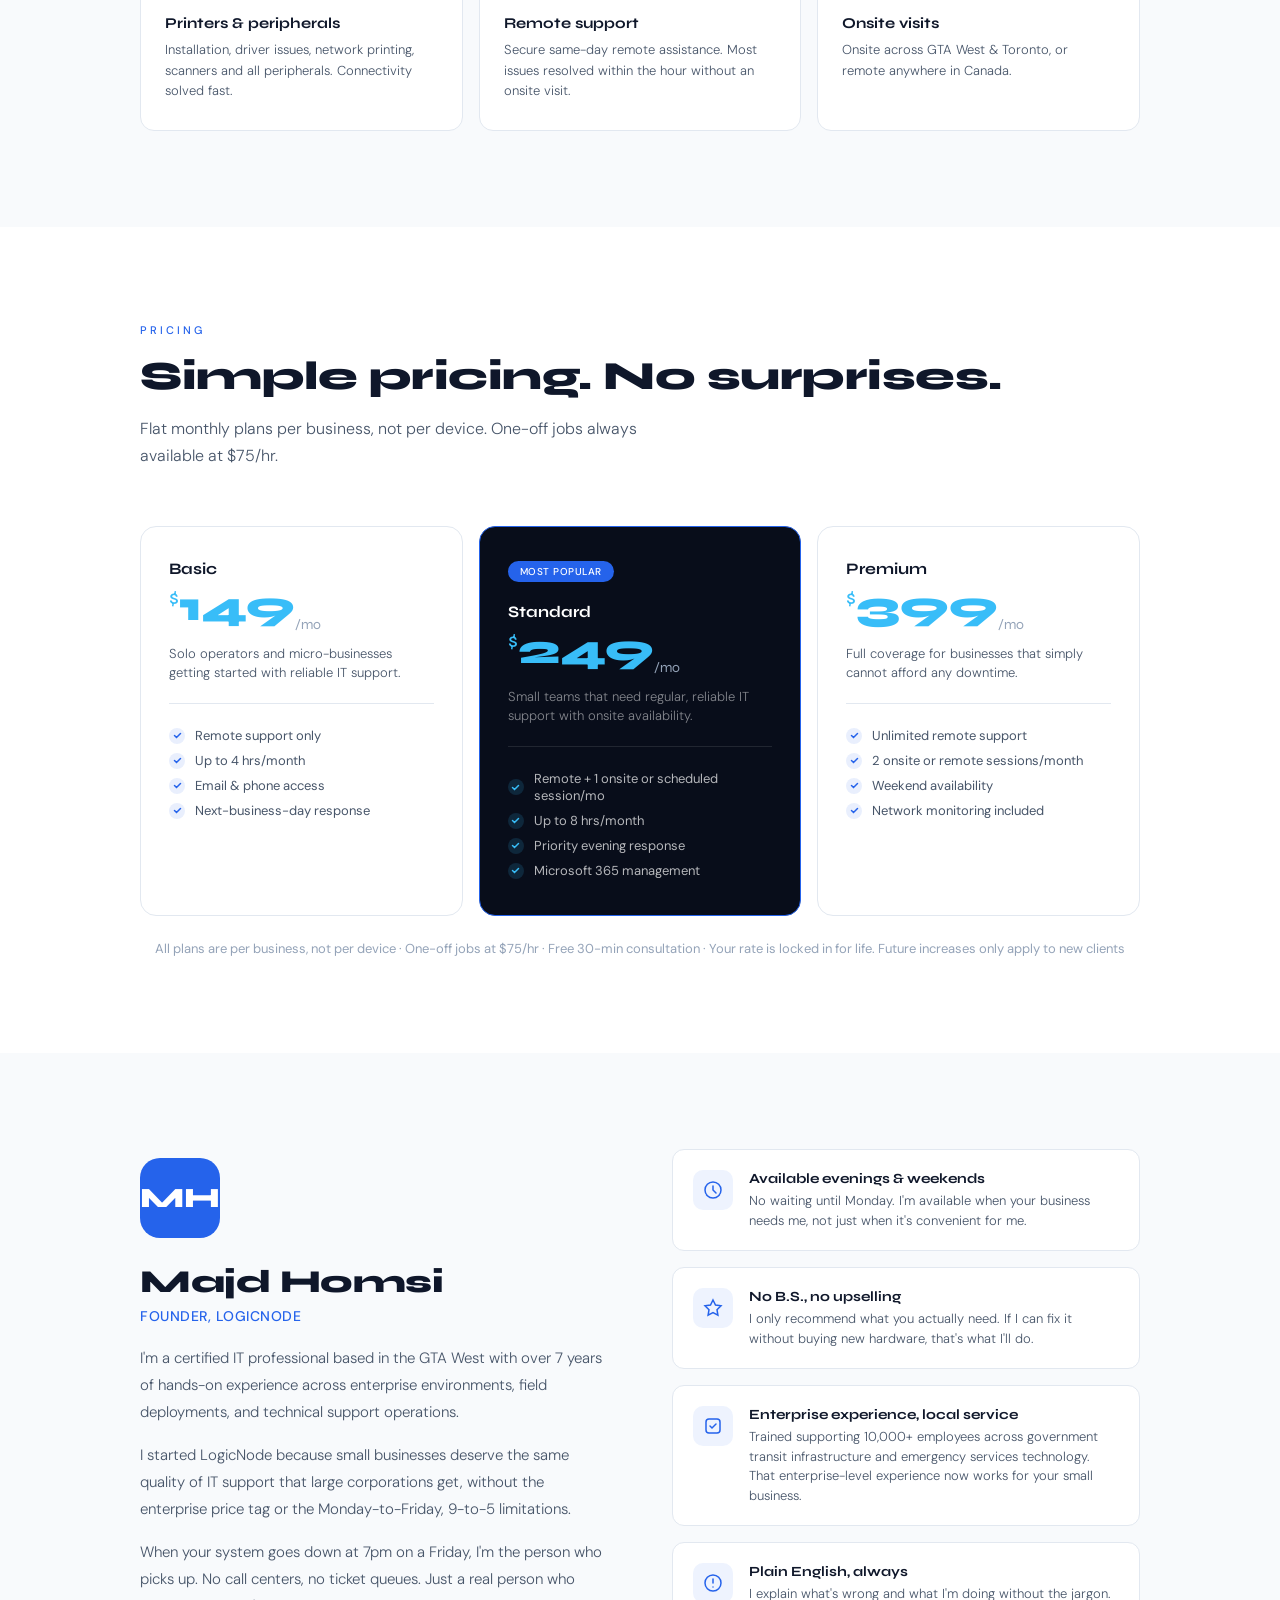
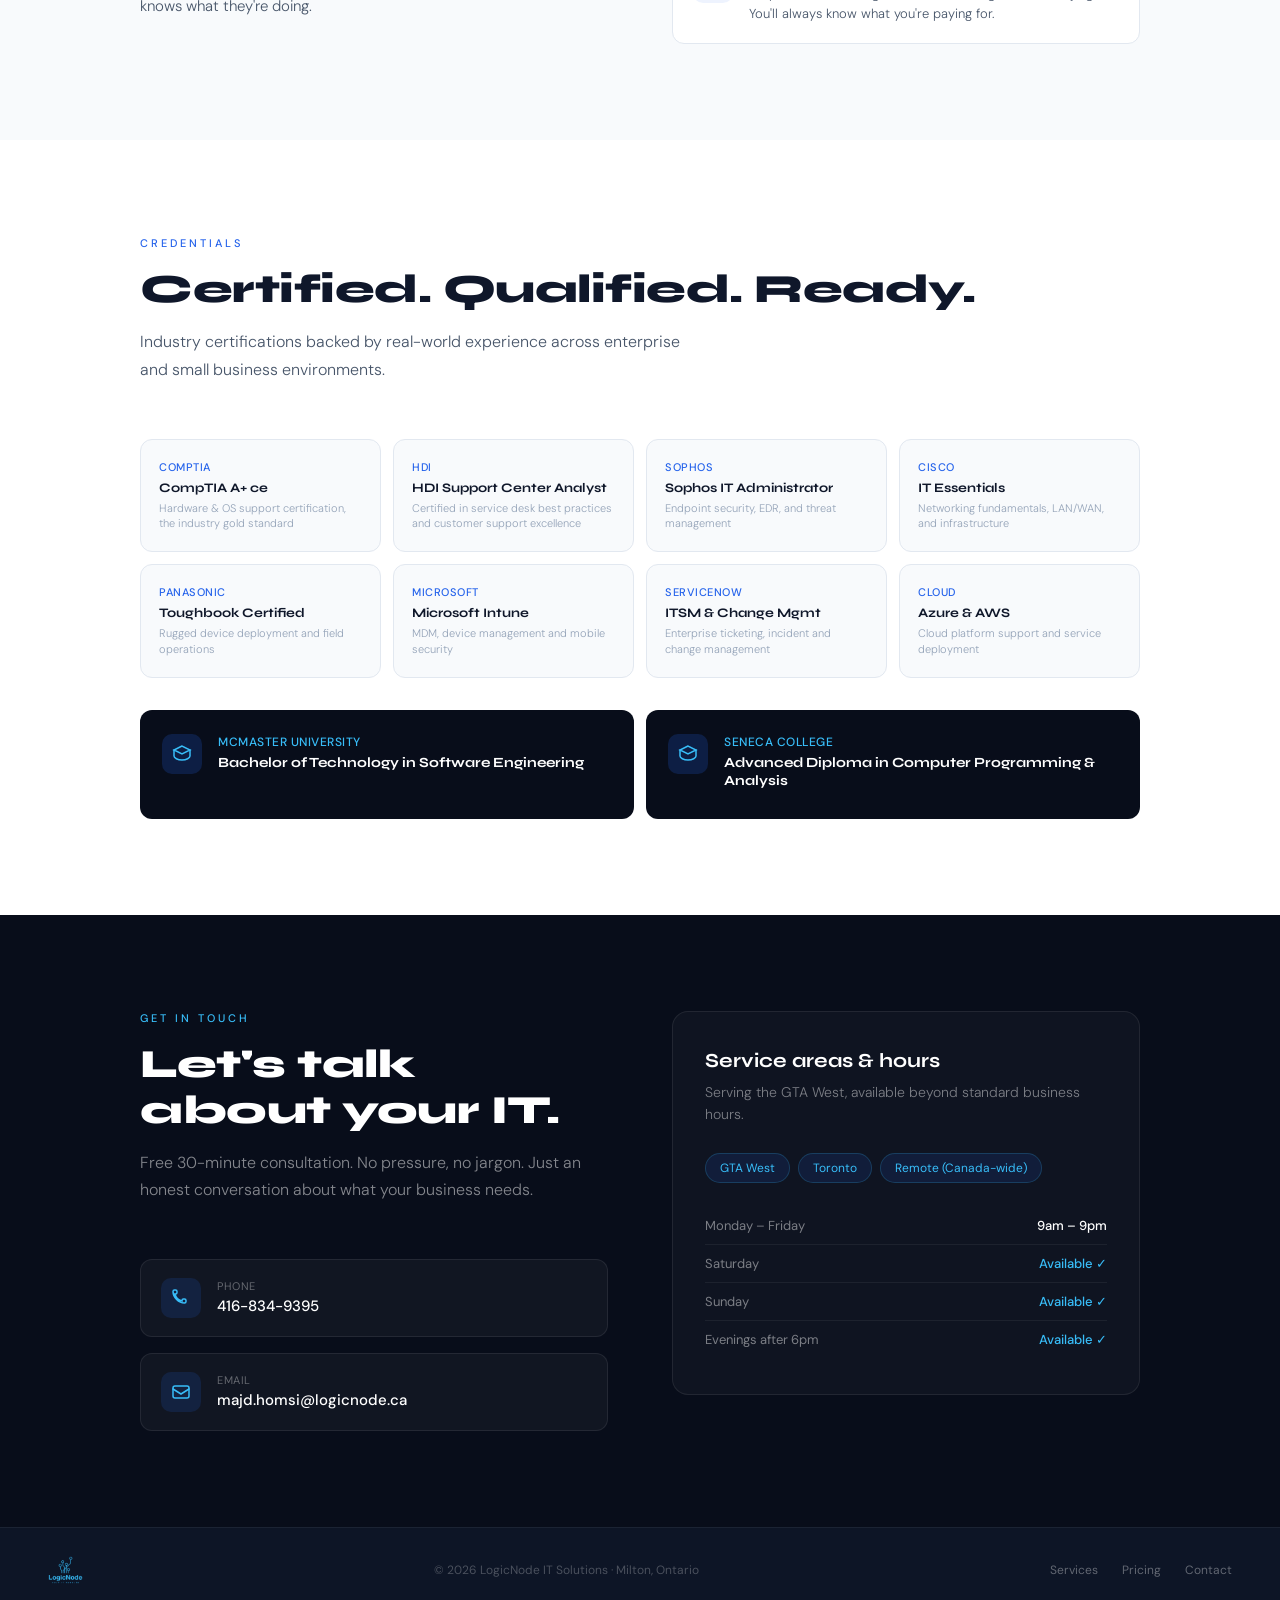
==== commit 54ff4dc7: "Update pricing features, onsite descriptions, and pricing note" ====
--- a/index.html
+++ b/index.html
@@ -146,7 +146,7 @@
           </svg>
         </div>
         <h3>Onsite visits</h3>
-        <p>I come to you across the GTA West and Toronto. Evenings and weekends available.</p>
+        <p>Onsite across GTA West & Toronto, or remote anywhere in Canada.</p>
       </div>
 
     </div>
@@ -178,7 +178,7 @@
         <div class="pricing-price"><sup>$</sup>249<sub>/mo</sub></div>
         <p class="pricing-desc">Small teams that need regular, reliable IT support with onsite availability.</p>
         <div class="pricing-divider"></div>
-        <div class="pricing-feature"><div class="pricing-check"><svg viewBox="0 0 9 9" fill="none" stroke="currentColor" stroke-width="1.5" stroke-linecap="round"><path d="M1.5 4.5l2 2 4-4"/></svg></div>Remote + 1 onsite visit/mo</div>
+        <div class="pricing-feature"><div class="pricing-check"><svg viewBox="0 0 9 9" fill="none" stroke="currentColor" stroke-width="1.5" stroke-linecap="round"><path d="M1.5 4.5l2 2 4-4"/></svg></div>Remote + 1 onsite or scheduled session/mo</div>
         <div class="pricing-feature"><div class="pricing-check"><svg viewBox="0 0 9 9" fill="none" stroke="currentColor" stroke-width="1.5" stroke-linecap="round"><path d="M1.5 4.5l2 2 4-4"/></svg></div>Up to 8 hrs/month</div>
         <div class="pricing-feature"><div class="pricing-check"><svg viewBox="0 0 9 9" fill="none" stroke="currentColor" stroke-width="1.5" stroke-linecap="round"><path d="M1.5 4.5l2 2 4-4"/></svg></div>Priority evening response</div>
         <div class="pricing-feature"><div class="pricing-check"><svg viewBox="0 0 9 9" fill="none" stroke="currentColor" stroke-width="1.5" stroke-linecap="round"><path d="M1.5 4.5l2 2 4-4"/></svg></div>Microsoft 365 management</div>
@@ -190,13 +190,13 @@
         <p class="pricing-desc">Full coverage for businesses that simply cannot afford any downtime.</p>
         <div class="pricing-divider"></div>
         <div class="pricing-feature"><div class="pricing-check"><svg viewBox="0 0 9 9" fill="none" stroke="currentColor" stroke-width="1.5" stroke-linecap="round"><path d="M1.5 4.5l2 2 4-4"/></svg></div>Unlimited remote support</div>
-        <div class="pricing-feature"><div class="pricing-check"><svg viewBox="0 0 9 9" fill="none" stroke="currentColor" stroke-width="1.5" stroke-linecap="round"><path d="M1.5 4.5l2 2 4-4"/></svg></div>2 onsite visits/month</div>
+        <div class="pricing-feature"><div class="pricing-check"><svg viewBox="0 0 9 9" fill="none" stroke="currentColor" stroke-width="1.5" stroke-linecap="round"><path d="M1.5 4.5l2 2 4-4"/></svg></div>2 onsite or remote sessions/month</div>
         <div class="pricing-feature"><div class="pricing-check"><svg viewBox="0 0 9 9" fill="none" stroke="currentColor" stroke-width="1.5" stroke-linecap="round"><path d="M1.5 4.5l2 2 4-4"/></svg></div>Weekend availability</div>
         <div class="pricing-feature"><div class="pricing-check"><svg viewBox="0 0 9 9" fill="none" stroke="currentColor" stroke-width="1.5" stroke-linecap="round"><path d="M1.5 4.5l2 2 4-4"/></svg></div>Network monitoring included</div>
       </div>
 
     </div>
-    <p class="pricing-note">All plans are per business, not per device · One-off jobs at $75/hr · Free 30-min consultation</p>
+    <p class="pricing-note">All plans are per business, not per device · One-off jobs at $75/hr · Free 30-min consultation · Your rate is locked in for life. Future increases only apply to new clients</p>
   </div>
 </section>
 
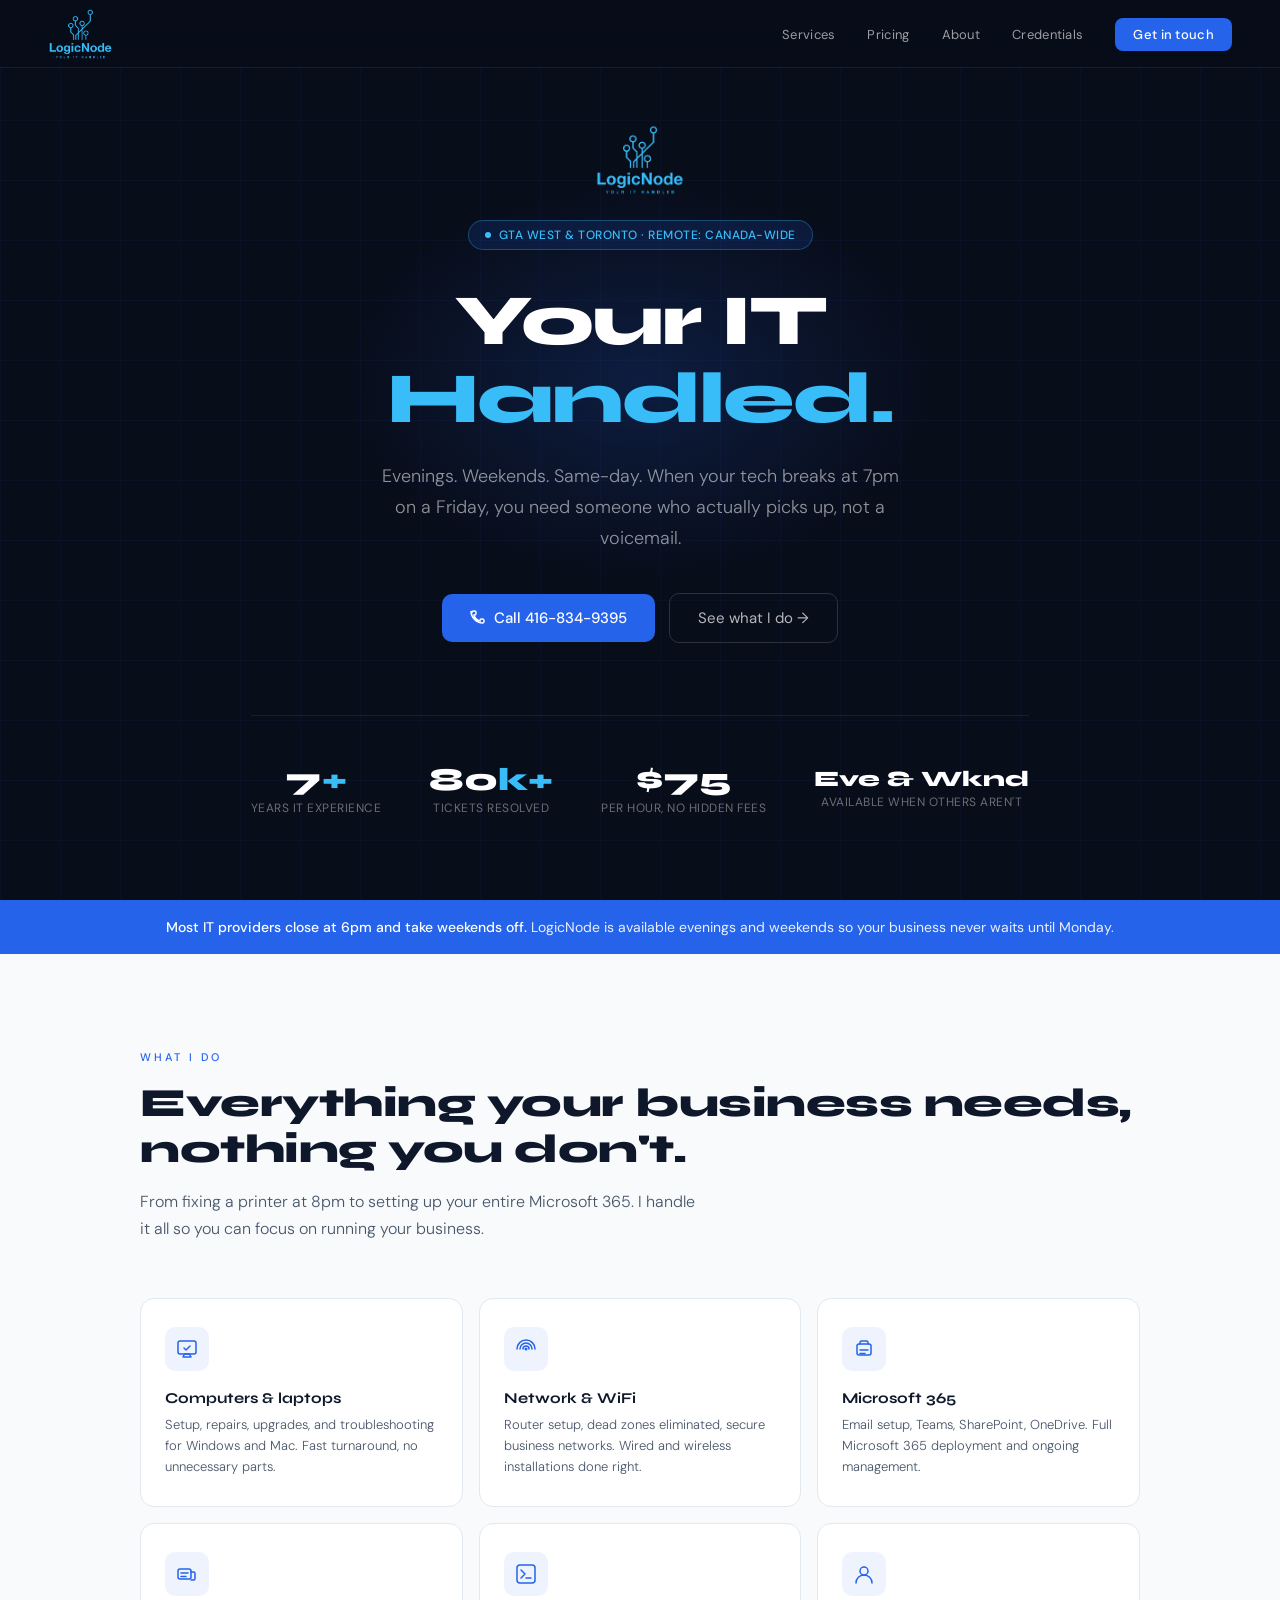
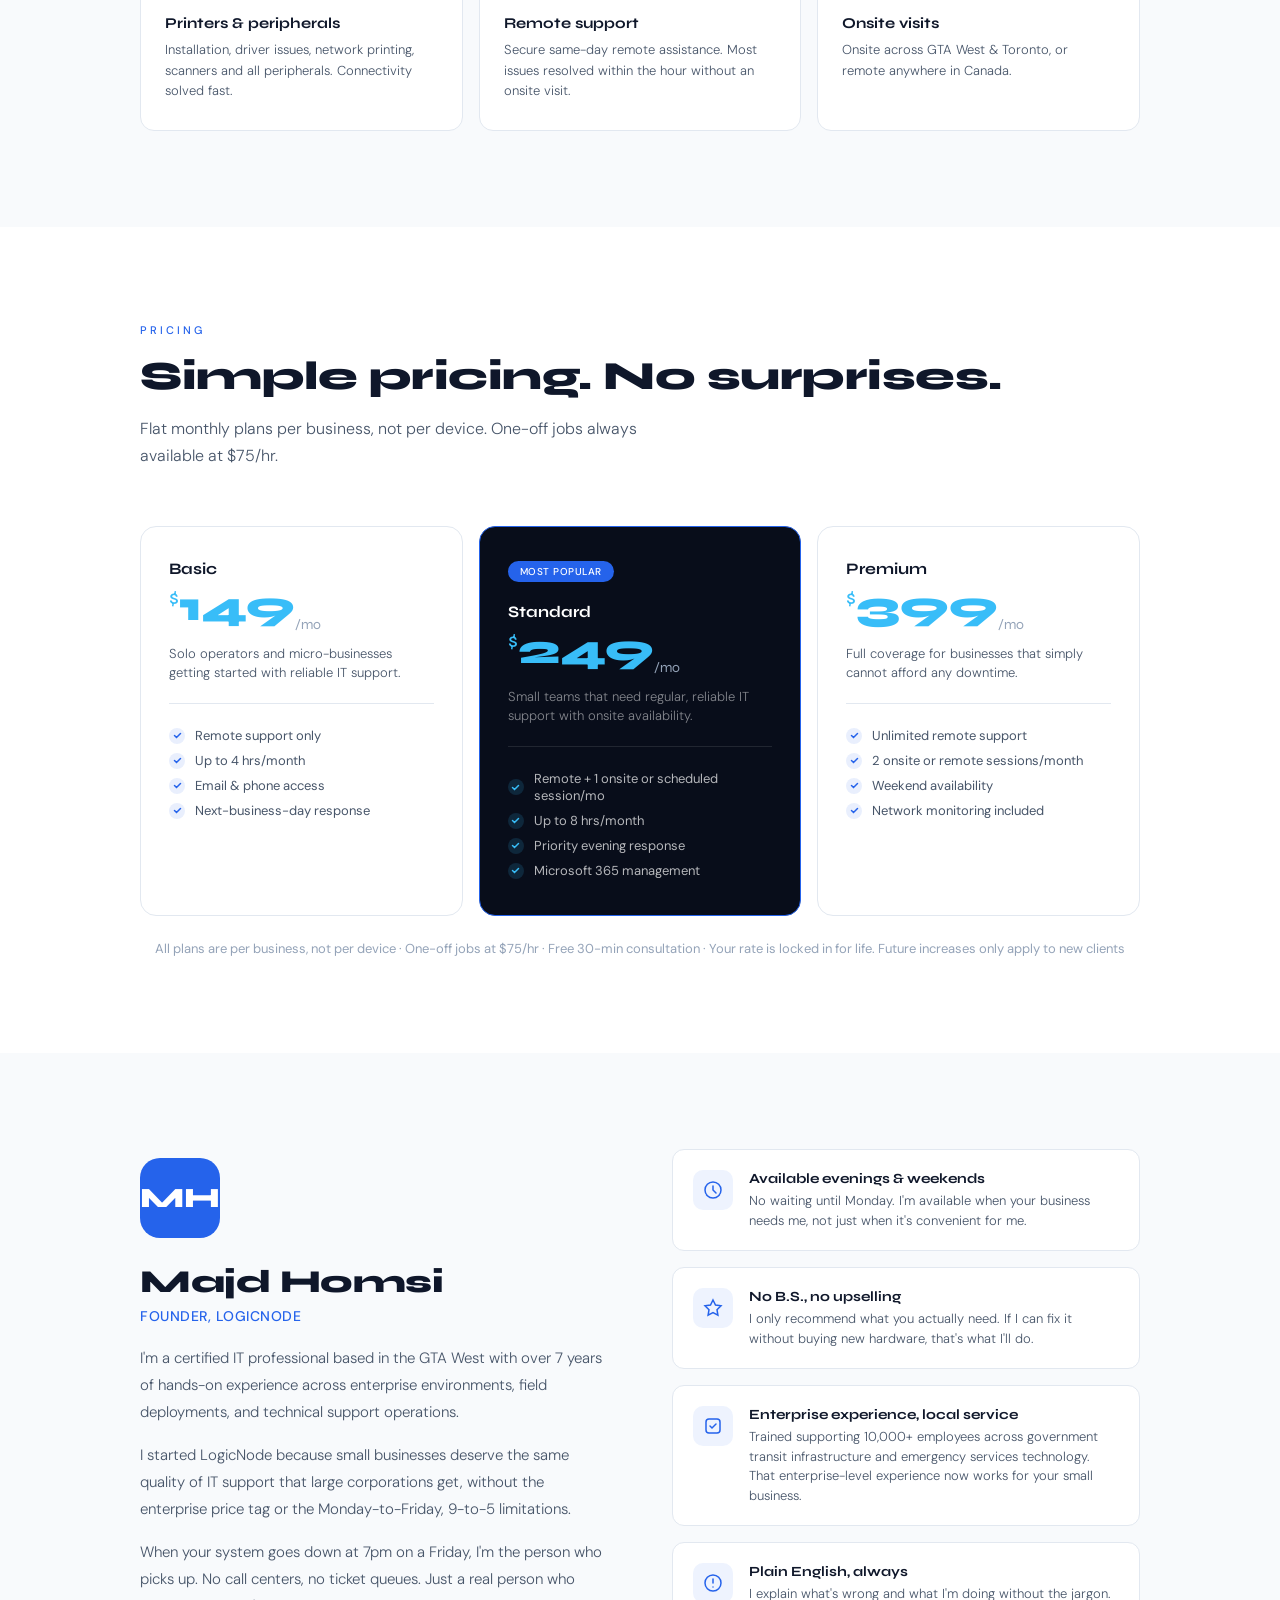
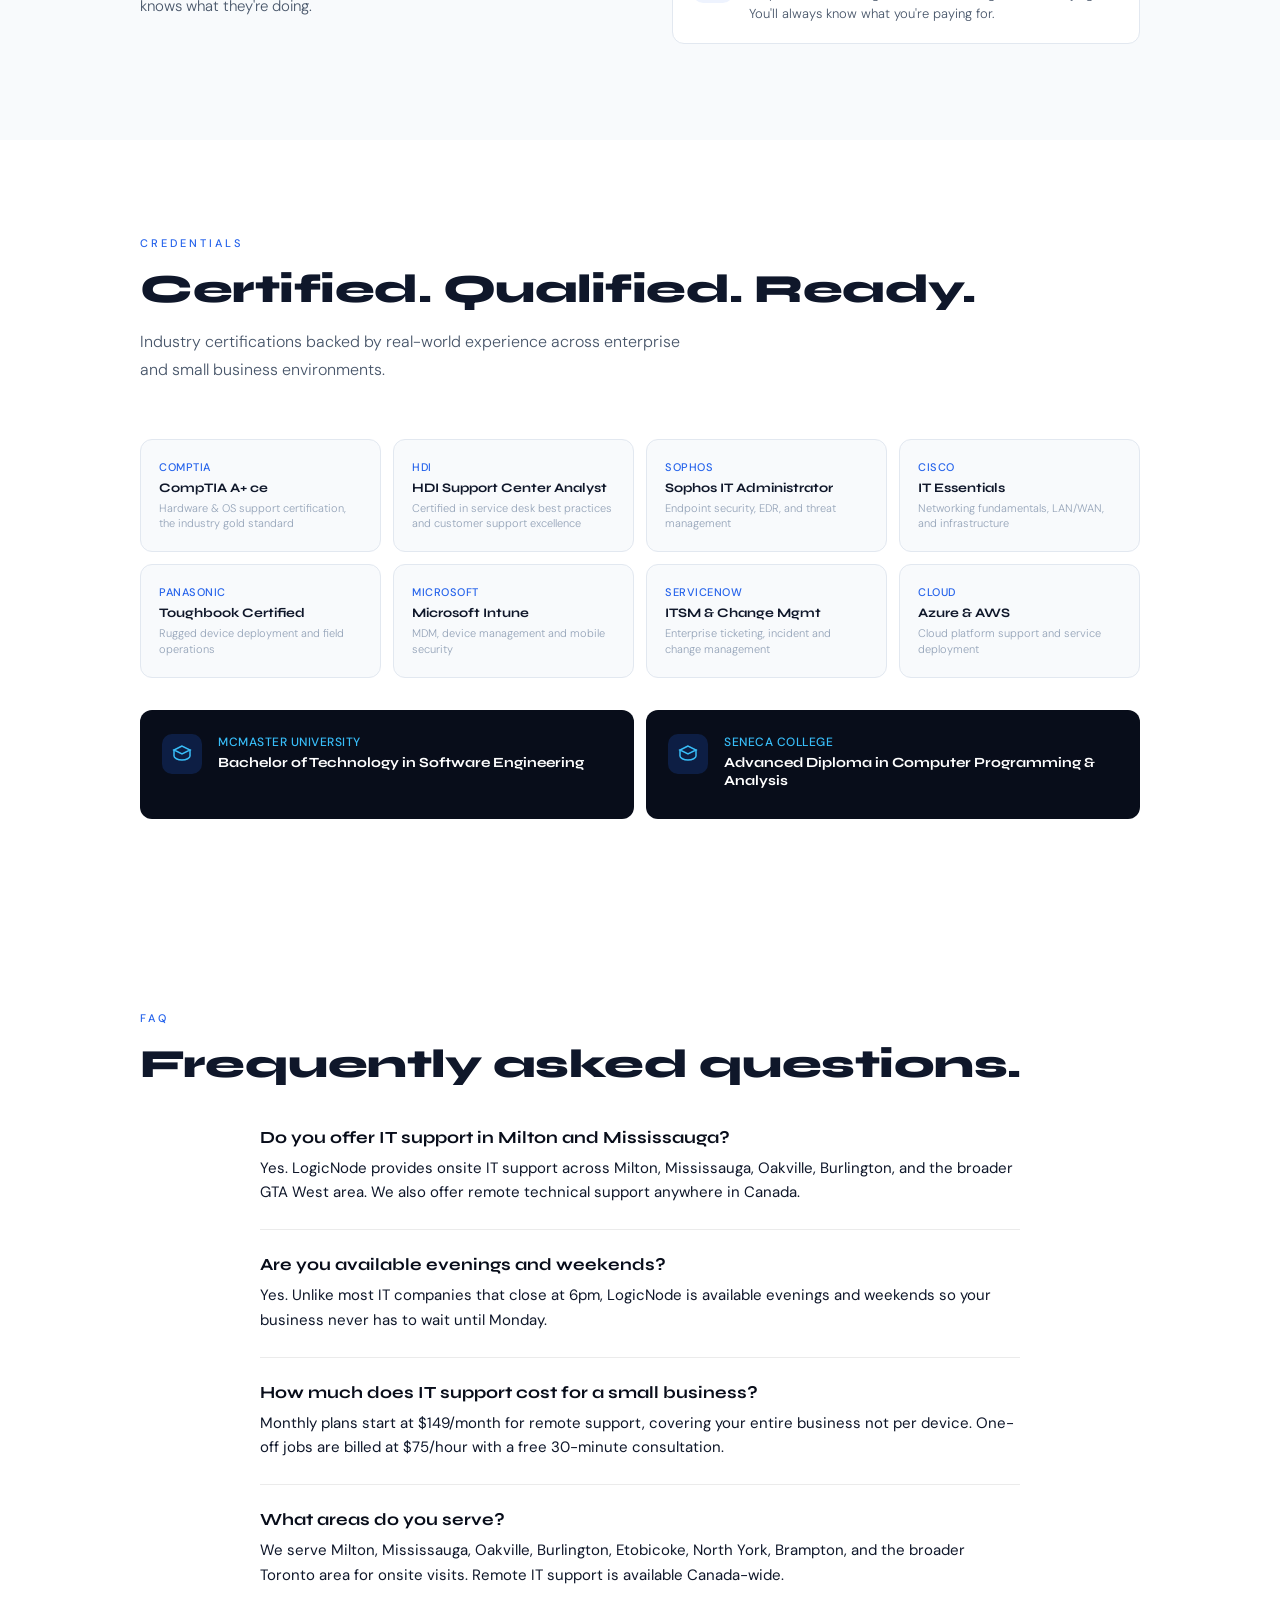
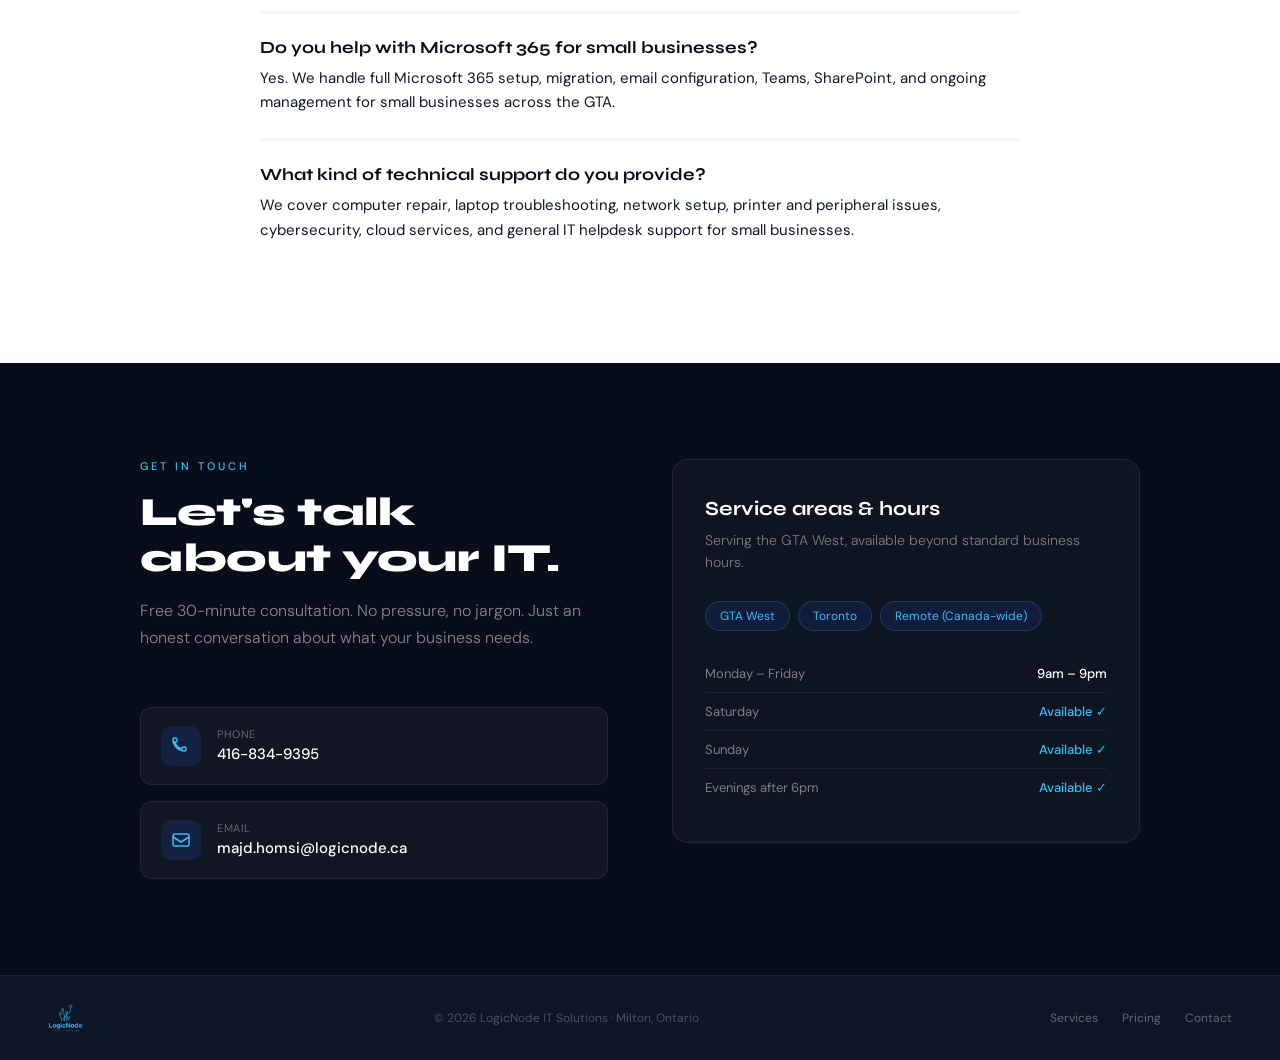
==== commit 1caf5cf5: "Add SEO meta tags, schema markup, and FAQ section" ====
--- a/index.html
+++ b/index.html
@@ -2,8 +2,32 @@
 <html lang="en">
 <head>
 <meta charset="UTF-8">
+<meta name="google-site-verification" content="-8fN2pf1-7n8P9OHsfKgmCSam1motOVKY0X13VT-udQ" />
 <meta name="viewport" content="width=device-width, initial-scale=1.0">
-<title>LogicNode: IT Support for Small Business | GTA West, Toronto & Canada-wide Remote</title>
+<title>LogicNode | IT Support & Technical Support for Small Business | Milton, Mississauga, Oakville, Burlington</title>
+<meta name="description" content="LogicNode provides IT support and technical support for small businesses in Milton, Mississauga, Oakville, Burlington and the GTA. Available evenings and weekends. Computer repair, network setup, Microsoft 365, remote support Canada-wide. Call 416-834-9395.">
+<meta name="keywords" content="IT support Milton, IT support Mississauga, technical support Milton, technical support Mississauga, computer repair Milton, computer repair Oakville, IT services Burlington, small business IT support GTA, Microsoft 365 setup, Microsoft 365 help small business, network setup GTA West, IT consultant Halton, IT support evenings weekends, remote IT support Canada, affordable IT support small business, IT support Toronto, computer repair GTA, managed IT services GTA West, IT support Burlington Ontario, network setup Oakville, helpdesk support small business Ontario">
+<script type="application/ld+json">
+{
+  "@context": "https://schema.org",
+  "@type": "LocalBusiness",
+  "name": "LogicNode",
+  "description": "IT support and technical support for small businesses in Milton, Mississauga, Oakville, Burlington and the GTA West",
+  "url": "https://logicnode.ca",
+  "telephone": "+14168349395",
+  "email": "majd.homsi@logicnode.ca",
+  "address": {
+    "@type": "PostalAddress",
+    "addressLocality": "Milton",
+    "addressRegion": "ON",
+    "addressCountry": "CA"
+  },
+  "areaServed": ["Milton", "Mississauga", "Oakville", "Burlington", "Toronto", "GTA West", "Brampton", "Etobicoke", "North York"],
+  "priceRange": "$$",
+  "openingHours": "Mo-Su 09:00-21:00",
+  "serviceType": ["IT Support", "Technical Support", "Computer Repair", "Network Setup", "Microsoft 365", "Remote IT Support"]
+}
+</script>
 <link rel="preconnect" href="https://fonts.googleapis.com">
 <link href="https://fonts.googleapis.com/css2?family=Syne:wght@400;700;800&family=DM+Sans:ital,wght@0,300;0,400;0,500;1,300&display=swap" rel="stylesheet">
 <link rel="stylesheet" href="css/style.css">
@@ -337,6 +361,40 @@
           <div class="edu-school">Seneca College</div>
           <div class="edu-degree">Advanced Diploma in Computer Programming &amp; Analysis</div>
         </div>
+      </div>
+    </div>
+  </div>
+</section>
+
+<!-- FAQ -->
+<section id="faq" class="section--white">
+  <div class="section-inner">
+    <div class="section-label">FAQ</div>
+    <h2 class="section-title">Frequently asked questions.</h2>
+    <div class="faq-list">
+      <div class="faq-item">
+        <h3>Do you offer IT support in Milton and Mississauga?</h3>
+        <p>Yes. LogicNode provides onsite IT support across Milton, Mississauga, Oakville, Burlington, and the broader GTA West area. We also offer remote technical support anywhere in Canada.</p>
+      </div>
+      <div class="faq-item">
+        <h3>Are you available evenings and weekends?</h3>
+        <p>Yes. Unlike most IT companies that close at 6pm, LogicNode is available evenings and weekends so your business never has to wait until Monday.</p>
+      </div>
+      <div class="faq-item">
+        <h3>How much does IT support cost for a small business?</h3>
+        <p>Monthly plans start at $149/month for remote support, covering your entire business not per device. One-off jobs are billed at $75/hour with a free 30-minute consultation.</p>
+      </div>
+      <div class="faq-item">
+        <h3>What areas do you serve?</h3>
+        <p>We serve Milton, Mississauga, Oakville, Burlington, Etobicoke, North York, Brampton, and the broader Toronto area for onsite visits. Remote IT support is available Canada-wide.</p>
+      </div>
+      <div class="faq-item">
+        <h3>Do you help with Microsoft 365 for small businesses?</h3>
+        <p>Yes. We handle full Microsoft 365 setup, migration, email configuration, Teams, SharePoint, and ongoing management for small businesses across the GTA.</p>
+      </div>
+      <div class="faq-item">
+        <h3>What kind of technical support do you provide?</h3>
+        <p>We cover computer repair, laptop troubleshooting, network setup, printer and peripheral issues, cybersecurity, cloud services, and general IT helpdesk support for small businesses.</p>
       </div>
     </div>
   </div>
--- a/css/style.css
+++ b/css/style.css
@@ -936,6 +936,41 @@
 }
 
 /* ============================================
+   FAQ
+   ============================================ */
+.faq-list {
+  display: flex;
+  flex-direction: column;
+  gap: 0;
+  max-width: 760px;
+  margin: 0 auto;
+}
+
+.faq-item {
+  padding: 24px 0;
+  border-bottom: 0.5px solid rgba(0, 0, 0, 0.08);
+}
+
+.faq-item:last-child {
+  border-bottom: none;
+}
+
+.faq-item h3 {
+  font-family: 'Syne', sans-serif;
+  font-size: 17px;
+  font-weight: 700;
+  color: var(--dark);
+  margin-bottom: 8px;
+}
+
+.faq-item p {
+  font-size: 15px;
+  color: var(--gray);
+  line-height: 1.65;
+  margin: 0;
+}
+
+/* ============================================
    FOOTER
    ============================================ */
 footer {
